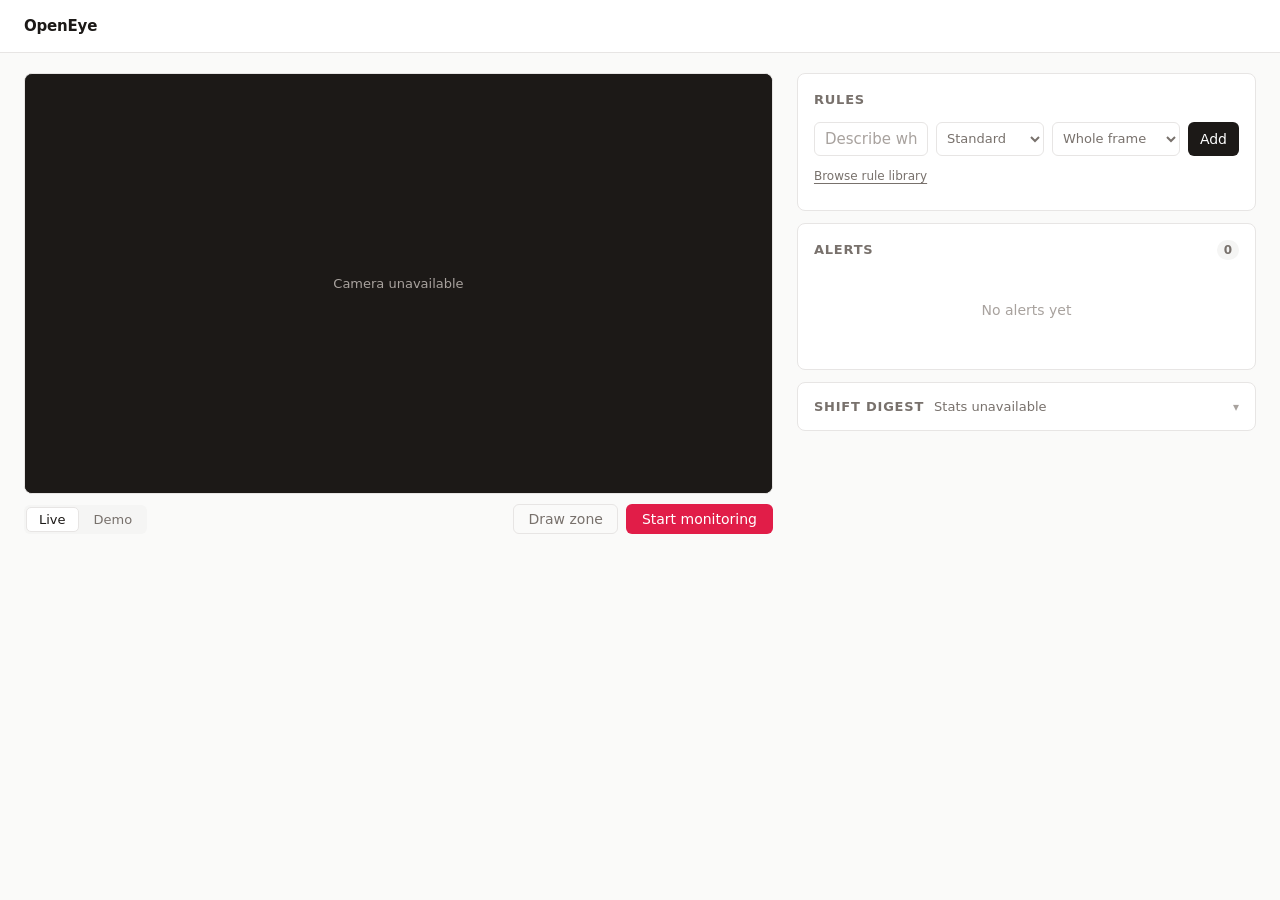
==== templates/index.html @ f10b5c33 "demo version zone mismtach is working" ====
<!DOCTYPE html>
<html lang="en">
<head>
  <meta charset="UTF-8" />
  <meta name="viewport" content="width=device-width, initial-scale=1.0" />
  <title>OpenEye — AI Camera Monitor</title>
  <link rel="stylesheet" href="/static/style.css" />
</head>
<body>
  <header class="app-header">
    <div class="header-inner">
      <div class="brand">
        <span class="logo">OpenEye</span>
        <span class="status-badge" id="statusBadge">
          <span class="status-dot" id="statusDot"></span>
          <span class="status-label" id="statusLabel">Idle</span>
        </span>
      </div>
    </div>
  </header>

  <main class="layout">
    <!-- ── left column: feed + controls + zone chips ── -->
    <section class="feed-col">

      <!-- camera / demo feed -->
      <div class="camera-frame" id="cameraFrame">
        <img id="cameraFeed" src="/video_feed" alt="Live camera feed" />
        <video id="demoVideo" muted autoplay playsinline hidden></video>
        <img id="frozenFrame" class="frozen-frame" alt="" hidden />
        <canvas id="zoneCanvas"></canvas>
        <div class="camera-overlay" id="cameraOverlay">
          <span>Camera unavailable</span>
        </div>

        <!-- zone-drawing toolbar: overlaid on the feed, visible only while drawing -->
        <div class="draw-toolbar" id="drawToolbar" hidden>
          <div class="shape-picker" id="shapePicker">
            <label class="shape-option">
              <input type="radio" name="drawMode" id="modeRect" value="rect" checked />
              <span>Rectangle</span>
            </label>
            <label class="shape-option">
              <input type="radio" name="drawMode" id="modePoly" value="poly" />
              <span>Polygon</span>
            </label>
            <label class="shape-option">
              <input type="radio" name="drawMode" id="modeCircle" value="circle" />
              <span>Circle</span>
            </label>
          </div>
          <span class="toolbar-hint" id="drawHint"></span>
          <button type="button" class="btn-ghost btn-sm-w" id="cancelDrawBtn" onclick="cancelDraw()">Cancel</button>
        </div>
      </div>

      <!-- control bar: mode toggle · actions -->
      <div class="control-bar">
        <div class="mode-toggle" id="feedModeToggle">
          <button type="button" class="mode-btn active" data-mode="live">Live</button>
          <button type="button" class="mode-btn" data-mode="demo">Demo</button>
        </div>

        <div class="control-actions">
          <button type="button" class="btn-ghost" id="drawZoneBtn" onclick="toggleDrawMode()">
            Draw zone
          </button>
          <button type="button" class="btn-primary" id="startBtn"
                  data-tip="Add at least one enabled rule to start monitoring"
                  onclick="startMonitoring()">
            Start monitoring
          </button>
          <button type="button" class="btn-neutral" id="stopBtn" onclick="stopMonitoring()" hidden>
            Stop
          </button>
        </div>
      </div>

      <!-- demo sources + progress (demo mode only) -->
      <div class="demo-strip" id="demoStrip" hidden>
        <div class="demo-sources" id="demoSources"></div>
        <div class="demo-progress"><div class="demo-progress-fill" id="demoProgress"></div></div>
        <span class="demo-status" id="demoStatusText"></span>
        <input type="file" id="demoVideoInput" hidden
               accept=".mp4,.mov,.avi,video/mp4,video/quicktime,video/x-msvideo" />
      </div>

      <!-- zone chips -->
      <div class="zone-chips" id="zonesList"></div>

      <!-- zone-name prompt, shown while naming a drawn zone -->
      <div class="zone-name-prompt" id="zoneNamePrompt">
        <div class="prompt-inner">
          <p class="prompt-label">Name this zone</p>
          <div class="prompt-row">
            <input
              id="zoneNameInput"
              class="zone-name-input"
              type="text"
              placeholder="e.g. entrance, shelf A, doorway"
              maxlength="40"
              autocomplete="off"
            />
            <button type="button" class="btn-dark btn-sm-w" onclick="confirmZoneName()">Save</button>
            <button type="button" class="btn-ghost btn-sm-w" onclick="hidePendingPrompt()">Cancel</button>
          </div>
        </div>
      </div>

    </section>

    <!-- ── right column: rules + alerts ── -->
    <aside class="side-col">

      <!-- rules card -->
      <div class="card rules-card">
        <h2 class="card-title">Rules</h2>

        <div class="rule-composer">
          <input
            id="ruleInput"
            type="text"
            placeholder="Describe what to watch for (e.g. 'Is a person inside the danger zone?')"
            maxlength="200"
            autocomplete="off"
            spellcheck="false"
          />
          <input
            id="proximitySubjectInput"
            class="proximity-input"
            type="text"
            title="Subject"
            placeholder="a person"
            maxlength="80"
            autocomplete="off"
            spellcheck="false"
            hidden
          />
          <input
            id="proximityHazardInput"
            class="proximity-input"
            type="text"
            title="Near"
            placeholder="a forklift"
            maxlength="80"
            autocomplete="off"
            spellcheck="false"
            hidden
          />
          <select id="ruleTypeSelect" title="Rule type">
            <option value="standard" selected>Standard</option>
            <option value="ppe_check">PPE check</option>
            <option value="proximity">Proximity</option>
          </select>
          <select id="zoneSelect" title="Restrict rule to a zone">
            <option value="">Whole frame</option>
          </select>
          <button type="button" class="btn-primary btn-sm-w" id="addRuleBtn">Add</button>
        </div>

        <div class="ppe-checklist" id="ppeChecklist" hidden>
          <label class="ppe-option"><input type="checkbox" value="helmet" /> Helmet</label>
          <label class="ppe-option"><input type="checkbox" value="high-visibility vest" /> High-visibility vest</label>
          <label class="ppe-option"><input type="checkbox" value="safety gloves" /> Safety gloves</label>
          <label class="ppe-option"><input type="checkbox" value="protective eyewear" /> Protective eyewear</label>
          <label class="ppe-option"><input type="checkbox" value="face mask" /> Face mask</label>
          <label class="ppe-option"><input type="checkbox" value="safety boots" /> Safety boots</label>
        </div>

        <div class="rule-library-wrap">
          <button type="button" class="library-link" id="ruleLibraryLink">Browse rule library</button>
          <div class="rule-library" id="ruleLibrary" hidden></div>
        </div>

        <div class="rules-list" id="rulesList"></div>
      </div>

      <!-- alerts card -->
      <div class="card alerts-card">
        <div class="alerts-header">
          <h2 class="card-title">Alerts</h2>
          <span class="alert-count" id="alertCount">0</span>
        </div>
        <div class="alerts-list" id="alertsList">
          <p class="empty-state" id="emptyState">No alerts yet</p>
        </div>
      </div>

      <!-- shift digest card -->
      <div class="card digest-card" id="digestCard">
        <button type="button" class="digest-header" id="digestHeader">
          <h2 class="card-title" id="digestTitle">Shift Digest</h2>
          <span class="digest-summary-line" id="digestSummaryLine">Loading…</span>
          <span class="digest-chevron" id="digestChevron">▾</span>
        </button>

        <div class="digest-body" id="digestBody" hidden>
          <div class="digest-stats" id="digestStats"></div>

          <button type="button" class="btn-rose btn-full" id="generateDigestBtn">Generate AI digest</button>

          <div class="digest-result" id="digestResult" hidden></div>
          <p class="digest-disclaimer" id="digestDisclaimer" hidden>
            AI-generated summary based on logged incidents. Review before acting.
          </p>

          <button type="button" class="btn-ghost btn-full" id="downloadDigestBtn" hidden>Download report</button>
        </div>
      </div>

    </aside>
  </main>

  <!-- hidden canvas that renders demo scenes, streamed into #demoVideo -->
  <canvas id="demoSceneCanvas" width="1280" height="720" hidden></canvas>

  <!-- alert image lightbox -->
  <div class="lightbox-backdrop" id="lightboxBackdrop" hidden>
    <div class="lightbox-card">
      <img id="lightboxImg" class="lightbox-img" alt="Alert frame" />
      <p class="lightbox-explanation" id="lightboxExplanation"></p>
      <div class="ppe-checklist-large" id="lightboxPpeChecklist" hidden></div>
      <p class="lightbox-meta" id="lightboxMeta"></p>
      <div class="lightbox-actions">
        <button type="button" class="btn-rose" id="lightboxDownloadBtn">Download</button>
        <button type="button" class="btn-ghost" id="lightboxCloseBtn">Close</button>
      </div>
    </div>
  </div>

  <script src="/static/main.js"></script>
</body>
</html>
---- static/style.css ----
/* ═══════════════════════════════════════════════════════════════════════════
   OpenEye — style.css
   Visual language: calm stone neutrals; rose #E11D48 accents the Start
   button, the monitoring status dot, and alert row left borders. Zones
   (chips + polygon fills on the camera canvas) use red #DC2626 instead.
   ═══════════════════════════════════════════════════════════════════════════ */

/* ── tokens ────────────────────────────────────────────────────────────────── */
:root {
  --bg:          #FAFAF9;
  --surface:     #FFFFFF;
  --surface-2:   #F5F5F4;
  --border:      #E7E5E4;
  --border-soft: #F0EFEE;
  --text:        #1C1917;
  --text-2:      #78716C;
  --text-3:      #A8A29E;
  --rose:        #E11D48;
  --rose-dark:   #BE123C;
  --rose-50:     #FFF1F2;
  --rose-300:    #FDA4AF;
  --zone-red:      #DC2626;
  --zone-red-dark: #991B1B;
  --zone-red-50:   #FEF2F2;
  --zone-red-300:  #FCA5A5;
  --radius:      8px;
  --radius-sm:   6px;
  --radius-xs:   4px;
  --font: -apple-system, BlinkMacSystemFont, "Segoe UI", system-ui, sans-serif;
}

/* ── base ──────────────────────────────────────────────────────────────────── */
*, *::before, *::after { box-sizing: border-box; margin: 0; padding: 0; }

html, body {
  height: 100%;
  background: var(--bg);
  color: var(--text);
  font-family: var(--font);
  font-size: 15px;
  line-height: 1.5;
  -webkit-font-smoothing: antialiased;
}

[hidden] { display: none !important; }

button {
  font-family: var(--font);
  cursor: pointer;
  transition: background 100ms, border-color 100ms, color 100ms, opacity 100ms;
}

/* ── header ────────────────────────────────────────────────────────────────── */
.app-header {
  position: sticky;
  top: 0;
  z-index: 100;
  background: var(--surface);
  border-bottom: 1px solid var(--border);
}

.header-inner {
  max-width: 1440px;
  margin: 0 auto;
  padding: 0 24px;
  height: 52px;
  display: flex;
  align-items: center;
  justify-content: space-between;
}

.brand {
  display: flex;
  align-items: center;
  gap: 10px;
}

.logo {
  font-size: 15px;
  font-weight: 700;
  letter-spacing: -0.2px;
  color: var(--text);
}

/* monitoring indicator — only visible while monitoring */
.status-badge {
  display: none;
  align-items: center;
  gap: 6px;
}

.status-badge.active { display: inline-flex; }

.status-dot {
  width: 7px;
  height: 7px;
  border-radius: 50%;
  background: var(--rose);
  animation: dotPulse 2s infinite;
}

@keyframes dotPulse {
  0%, 100% { opacity: 1; }
  50%      { opacity: 0.35; }
}

.status-label {
  font-size: 13px;
  font-weight: 600;
  color: var(--text-2);
}

/* ── layout ────────────────────────────────────────────────────────────────── */
.layout {
  max-width: 1440px;
  margin: 0 auto;
  padding: 20px 24px 32px;
  display: grid;
  grid-template-columns: 62fr 38fr;
  gap: 24px;
  align-items: start;
}

.feed-col {
  display: flex;
  flex-direction: column;
  min-width: 0;
}

.side-col {
  display: flex;
  flex-direction: column;
  gap: 12px;
  min-width: 0;
}

/* ── camera / demo feed ────────────────────────────────────────────────────── */
.camera-frame {
  position: relative;
  width: 100%;
  aspect-ratio: 16 / 9;
  background: #1C1917;
  border: 1px solid var(--border);
  border-radius: var(--radius);
  overflow: hidden;
}

.camera-frame img,
.camera-frame video {
  width: 100%;
  height: 100%;
  object-fit: cover;
  display: block;
}

.frozen-frame {
  position: absolute;
  inset: 0;
  width: 100%;
  height: 100%;
  object-fit: cover;
  display: block;
}

#zoneCanvas {
  position: absolute;
  inset: 0;
  width: 100%;
  height: 100%;
  pointer-events: none;
}

#zoneCanvas.drawing {
  cursor: crosshair;
  pointer-events: all;
}

#zoneCanvas.moving {
  pointer-events: all;
}

#zoneCanvas.grabbing {
  cursor: grabbing !important;
  pointer-events: all;
}

.camera-overlay {
  display: none;
  position: absolute;
  inset: 0;
  align-items: center;
  justify-content: center;
  background: #1C1917;
  color: var(--text-3);
  font-size: 13px;
}

.camera-overlay.visible { display: flex; }

/* freeze badge while drawing a zone */
.camera-frame.freeze::after {
  content: 'PAUSED — DRAWING ZONE';
  position: absolute;
  top: 10px;
  left: 10px;
  padding: 3px 9px;
  background: rgba(28, 25, 23, 0.72);
  color: #FFFFFF;
  font-size: 11px;
  font-weight: 600;
  letter-spacing: 0.05em;
  border-radius: var(--radius-xs);
  pointer-events: none;
}

/* ── control bar ───────────────────────────────────────────────────────────── */
.control-bar {
  display: flex;
  align-items: center;
  gap: 8px;
  margin-top: 8px;
  flex-wrap: wrap;
  min-height: 34px;
}

/* segmented control (Live/Demo) */
.mode-toggle,
.shape-picker {
  display: inline-flex;
  gap: 2px;
  padding: 2px;
  background: var(--surface-2);
  border-radius: var(--radius-sm);
}

.mode-btn,
.shape-option {
  padding: 4px 12px;
  font-size: 13px;
  font-weight: 500;
  color: var(--text-2);
  background: transparent;
  border: 1px solid transparent;
  border-radius: 5px;
  white-space: nowrap;
}

.mode-btn.active,
.shape-option:has(input:checked) {
  background: var(--surface);
  border-color: var(--border);
  color: var(--text);
}

.shape-option {
  display: inline-flex;
  align-items: center;
  gap: 5px;
  cursor: pointer;
  user-select: none;
}

.shape-option input[type="radio"] {
  display: none;
}

.toolbar-hint {
  flex: 1;
  min-width: 0;
  font-size: 12px;
  font-style: italic;
  color: var(--text-3);
  white-space: nowrap;
  overflow: hidden;
  text-overflow: ellipsis;
  text-align: right;
}

/* zone-drawing toolbar — overlaid on the camera feed, visible only while drawing */
.draw-toolbar {
  position: absolute;
  left: 50%;
  bottom: 12px;
  transform: translateX(-50%);
  display: flex;
  align-items: center;
  gap: 10px;
  max-width: calc(100% - 24px);
  padding: 6px 10px;
  background: #FFFFFF;
  border-radius: 8px;
  box-shadow: 0 4px 16px rgba(0, 0, 0, 0.18);
  z-index: 10;
}

.draw-toolbar .toolbar-hint {
  text-align: left;
}

.control-actions {
  display: flex;
  gap: 8px;
  margin-left: auto;
}

/* ── buttons ───────────────────────────────────────────────────────────────── */
.btn-primary {
  position: relative;
  padding: 7px 16px;
  font-size: 14px;
  font-weight: 500;
  color: #FFFFFF;
  background: var(--rose);
  border: none;
  border-radius: var(--radius-sm);
}

.btn-primary:not(:disabled):hover { background: var(--rose-dark); }

/* rule composer Add button — keep Start monitoring as the only rose button */
.rule-composer .btn-primary { background: var(--text); }
.rule-composer .btn-primary:not(:disabled):hover { background: #33302C; }

.btn-primary:disabled {
  opacity: 0.4;
  cursor: not-allowed;
}

/* tooltip shown when Start is disabled */
.btn-primary:disabled:hover::after {
  content: attr(data-tip);
  position: absolute;
  bottom: calc(100% + 8px);
  right: 0;
  padding: 6px 10px;
  background: var(--text);
  color: #FFFFFF;
  font-size: 12px;
  font-weight: 400;
  white-space: nowrap;
  border-radius: var(--radius-sm);
  z-index: 60;
}

.btn-neutral {
  padding: 7px 16px;
  font-size: 14px;
  font-weight: 500;
  color: var(--text);
  background: var(--surface-2);
  border: 1px solid var(--border);
  border-radius: var(--radius-sm);
}

.btn-neutral:hover { background: #EBEAE8; }

.btn-ghost {
  padding: 6px 14px;
  font-size: 14px;
  font-weight: 500;
  color: var(--text-2);
  background: transparent;
  border: 1px solid var(--border);
  border-radius: var(--radius-sm);
}

.btn-ghost:hover {
  color: var(--text);
  background: var(--surface-2);
}

/* Draw-zone button while a draw session is active */
.btn-ghost.btn-draw-active {
  color: #FFFFFF;
  background: var(--text);
  border-color: var(--text);
}

.btn-dark {
  padding: 7px 14px;
  font-size: 14px;
  font-weight: 500;
  color: #FFFFFF;
  background: var(--text);
  border: none;
  border-radius: var(--radius-sm);
}

.btn-dark:hover { background: #33302C; }

.btn-sm-w {
  padding: 6px 12px;
  font-size: 14px;
  font-weight: 500;
}

/* ── demo strip (sources + progress) ───────────────────────────────────────── */
.demo-strip {
  display: flex;
  flex-direction: column;
  gap: 6px;
  margin-top: 8px;
}

.demo-sources {
  display: flex;
  gap: 6px;
  flex-wrap: wrap;
}

.demo-src {
  padding: 4px 12px;
  font-size: 12px;
  font-weight: 500;
  color: var(--text-2);
  background: transparent;
  border: 1px solid var(--border);
  border-radius: 99px;
}

.demo-src:hover {
  color: var(--text);
  background: var(--surface-2);
}

.demo-src.active {
  color: #FFFFFF;
  background: var(--text);
  border-color: var(--text);
}

.demo-src-rose {
  color: var(--rose);
  border-color: var(--rose-300);
  background: var(--rose-50);
}

.demo-src-rose:hover {
  color: #FFFFFF;
  background: var(--rose);
  border-color: var(--rose);
}

.demo-progress {
  height: 2px;
  background: var(--border);
  border-radius: 99px;
  overflow: hidden;
}

.demo-progress-fill {
  height: 100%;
  width: 0%;
  background: var(--text-2);
  transition: width 200ms;
}

.demo-status {
  display: block;
  font-size: 14px;
  color: var(--text-3);
}

.demo-status.summary {
  font-size: 15px;
  font-weight: 500;
  color: var(--text);
}

.demo-src:disabled {
  opacity: 0.4;
  cursor: not-allowed;
}

/* ── zone chips ────────────────────────────────────────────────────────────── */
.zone-chips {
  display: flex;
  flex-wrap: wrap;
  gap: 6px;
  margin-top: 8px;
}

.zone-chip {
  display: inline-flex;
  align-items: center;
  gap: 6px;
  padding: 3px 8px;
  background: var(--zone-red-50);
  border: 1px solid transparent;
  border-radius: var(--radius-xs);
  font-size: 12px;
  color: var(--zone-red-dark);
}

.chip-name {
  font-size: 13px;
  font-weight: 500;
  color: var(--zone-red);
  white-space: nowrap;
}

.chip-count {
  min-width: 16px;
  height: 16px;
  padding: 0 5px;
  display: inline-flex;
  align-items: center;
  justify-content: center;
  background: var(--surface);
  border: 1px solid var(--border);
  border-radius: 99px;
  font-size: 11px;
  font-weight: 600;
  color: var(--text-2);
}

.chip-del {
  display: inline-flex;
  align-items: center;
  justify-content: center;
  width: 18px;
  height: 18px;
  font-size: 15px;
  line-height: 1;
  color: var(--zone-red-dark);
  background: none;
  border: none;
  border-radius: 99px;
  opacity: 0.6;
}

.chip-del:hover { opacity: 1; background: rgba(220, 38, 38, 0.12); color: var(--zone-red); }

/* inline delete confirmation — chip expands in place */
.chip-confirm {
  display: none;
  align-items: center;
  gap: 6px;
  white-space: nowrap;
}

.chip-confirm-text {
  font-size: 12px;
  color: var(--zone-red-dark);
  font-weight: 600;
}

.chip-confirm-yes,
.chip-confirm-no {
  padding: 3px 11px;
  font-size: 12px;
  font-weight: 600;
  border-radius: var(--radius-xs);
}

.chip-confirm-yes {
  color: #FFFFFF;
  background: var(--zone-red);
  border: none;
}

.chip-confirm-yes:hover { background: var(--zone-red-dark); }

.chip-confirm-no {
  color: var(--text-2);
  background: none;
  border: 1px solid var(--border);
}

.chip-confirm-no:hover {
  color: var(--text);
  background: var(--surface-2);
}

.zone-chip.confirming {
  background: var(--zone-red-50);
  border-color: var(--zone-red-300);
  padding: 4px 8px;
}

.zone-chip.confirming .chip-name,
.zone-chip.confirming .chip-count,
.zone-chip.confirming .chip-del { display: none; }

.zone-chip.confirming .chip-confirm { display: inline-flex; }

/* ── zone-name prompt ──────────────────────────────────────────────────────── */
.zone-name-prompt {
  display: none;
  margin-top: 8px;
  background: var(--surface);
  border: 1px solid var(--border);
  border-radius: var(--radius);
}

.zone-name-prompt.visible { display: block; }

.prompt-inner { padding: 12px 16px; }

.prompt-label {
  font-size: 13px;
  font-weight: 600;
  text-transform: uppercase;
  letter-spacing: 0.06em;
  color: var(--text-2);
  margin-bottom: 8px;
}

.prompt-row {
  display: flex;
  gap: 8px;
  align-items: center;
}

.zone-name-input {
  flex: 1;
  min-width: 0;
  padding: 7px 10px;
  font-family: var(--font);
  font-size: 14px;
  color: var(--text);
  background: var(--surface);
  border: 1px solid var(--border);
  border-radius: var(--radius-sm);
  outline: none;
  transition: border-color 100ms;
}

.zone-name-input:focus { border-color: var(--text-3); }

/* ── cards ─────────────────────────────────────────────────────────────────── */
.card {
  background: var(--surface);
  border: 1px solid var(--border);
  border-radius: var(--radius);
  padding: 16px;
}

.card-title {
  font-size: 13px;
  font-weight: 600;
  text-transform: uppercase;
  letter-spacing: 0.06em;
  color: var(--text-2);
}

/* ── rules card ────────────────────────────────────────────────────────────── */
.rules-card { position: relative; }

.rule-composer {
  display: flex;
  gap: 8px;
  margin-top: 12px;
}

#ruleInput {
  flex: 1;
  min-width: 0;
  padding: 7px 10px;
  font-family: var(--font);
  font-size: 15px;
  color: var(--text);
  background: var(--surface);
  border: 1px solid var(--border);
  border-radius: var(--radius-sm);
  outline: none;
  transition: border-color 100ms;
}

#ruleInput:focus { border-color: var(--text-3); }

#ruleInput::placeholder { color: var(--text-3); }

.proximity-input {
  flex: 1;
  min-width: 0;
  padding: 7px 10px;
  font-family: var(--font);
  font-size: 14px;
  color: var(--text);
  background: var(--surface);
  border: 1px solid var(--border);
  border-radius: var(--radius-sm);
  outline: none;
  transition: border-color 100ms;
}

.proximity-input:focus { border-color: var(--text-3); }
.proximity-input::placeholder { color: var(--text-3); }

#zoneSelect {
  width: 128px;
  flex-shrink: 0;
  padding: 7px 6px;
  font-family: var(--font);
  font-size: 13px;
  color: var(--text-2);
  background: var(--surface);
  border: 1px solid var(--border);
  border-radius: var(--radius-sm);
  outline: none;
  cursor: pointer;
  transition: border-color 100ms;
}

#zoneSelect:focus { border-color: var(--text-3); }

#ruleTypeSelect {
  width: 108px;
  flex-shrink: 0;
  padding: 7px 6px;
  font-family: var(--font);
  font-size: 13px;
  color: var(--text-2);
  background: var(--surface);
  border: 1px solid var(--border);
  border-radius: var(--radius-sm);
  outline: none;
  cursor: pointer;
  transition: border-color 100ms;
}

#ruleTypeSelect:focus { border-color: var(--text-3); }

/* PPE checklist — checkbox group shown in place of the free-text input */
.ppe-checklist {
  display: grid;
  grid-template-columns: 1fr 1fr;
  gap: 4px 10px;
  margin-top: 8px;
  padding: 8px 10px;
  background: var(--surface-2);
  border-radius: var(--radius-sm);
}

.ppe-option {
  display: flex;
  align-items: center;
  gap: 6px;
  font-size: 13px;
  color: var(--text);
  cursor: pointer;
  user-select: none;
}

.ppe-option input[type="checkbox"] {
  accent-color: var(--zone-red);
  width: 14px;
  height: 14px;
}

.rule-ppe-badge {
  flex-shrink: 0;
  padding: 1px 6px;
  font-size: 10px;
  font-weight: 700;
  letter-spacing: 0.04em;
  color: var(--zone-red-dark);
  background: var(--zone-red-50);
  border-radius: var(--radius-xs);
}

/* PPE checklist result — rendered inside an alert card / lightbox */
.ppe-checklist-result,
.ppe-checklist-large {
  display: flex;
  flex-direction: column;
  gap: 3px;
  margin-top: 6px;
}

.ppe-checklist-large { gap: 6px; margin-top: 10px; }

.ppe-item {
  display: flex;
  align-items: center;
  gap: 6px;
  font-size: 12px;
  color: var(--text-2);
}

.ppe-checklist-large .ppe-item { font-size: 14px; color: var(--text); }

.ppe-dot {
  width: 8px;
  height: 8px;
  flex-shrink: 0;
  border-radius: 50%;
}

.ppe-checklist-large .ppe-dot { width: 10px; height: 10px; }

.ppe-dot-present     { background: #16A34A; }
.ppe-dot-missing     { background: var(--zone-red); }
.ppe-dot-not_visible { background: var(--text-3); }

.ppe-item-name { flex: 1; }

.ppe-item-status {
  font-size: 11px;
  font-weight: 600;
  color: var(--text-3);
}

.ppe-checklist-large .ppe-item-status { font-size: 12px; }

/* rule library link + dropdown overlay */
.rule-library-wrap {
  position: relative;
  margin-top: 8px;
}

.library-link {
  padding: 0;
  font-size: 12px;
  color: var(--text-2);
  background: none;
  border: none;
  text-decoration: underline;
  text-underline-offset: 3px;
}

.library-link:hover { color: var(--text); }

.rule-library {
  position: absolute;
  top: calc(100% + 6px);
  left: 0;
  width: 100%;
  max-height: 280px;
  overflow-y: auto;
  background: var(--surface);
  border: 1px solid var(--border);
  border-radius: var(--radius);
  padding: 8px;
  z-index: 50;
}

.library-category {
  font-size: 13px;
  font-weight: 700;
  text-transform: uppercase;
  letter-spacing: 0.06em;
  color: var(--text-3);
  padding: 6px 8px 2px;
}

.library-item {
  display: block;
  width: 100%;
  text-align: left;
  padding: 6px 8px;
  font-size: 14px;
  color: var(--text);
  background: none;
  border: none;
  border-radius: var(--radius-xs);
}

.library-item:hover { background: var(--surface-2); }

.library-section + .library-section { margin-top: 4px; }

.library-section-title {
  font-size: 12px;
  font-weight: 700;
  text-transform: uppercase;
  letter-spacing: 0.06em;
  color: var(--text);
  padding: 8px 8px 4px;
  border-top: 1px solid var(--border-soft);
  margin-top: 4px;
}

.library-section:first-child .library-section-title {
  border-top: none;
  margin-top: 0;
}

.library-show-more {
  display: block;
  width: 100%;
  text-align: left;
  padding: 6px 8px;
  margin-top: 4px;
  font-size: 12px;
  font-weight: 600;
  color: var(--rose);
  background: none;
  border: none;
  border-top: 1px solid var(--border-soft);
}

.library-show-more:hover { color: var(--rose-dark); }

.library-collapse {
  max-height: 0;
  overflow: hidden;
  transition: max-height 0.25s ease;
}

/* rules list — hairline rows */
.rules-list {
  margin-top: 8px;
}

.rule-row {
  display: flex;
  align-items: center;
  gap: 8px;
  padding: 8px 4px;
  border-bottom: 1px solid var(--border-soft);
  border-radius: var(--radius-xs);
  transition: background 100ms;
}

.rule-row:last-child { border-bottom: none; }

.rule-row:hover { background: var(--bg); }

.rule-check {
  flex-shrink: 0;
  width: 14px;
  height: 14px;
  accent-color: var(--text-2);
  cursor: pointer;
}

.rule-text {
  flex: 1;
  min-width: 0;
  font-size: 14px;
  font-weight: 500;
  color: var(--text);
  white-space: nowrap;
  overflow: hidden;
  text-overflow: ellipsis;
}

.rule-row.disabled .rule-text { color: var(--text-3); }

.rule-zone {
  flex-shrink: 0;
  max-width: 110px;
  padding: 2px 8px;
  font-size: 11px;
  font-weight: 500;
  color: var(--text-2);
  background: var(--surface-2);
  border-radius: 99px;
  white-space: nowrap;
  overflow: hidden;
  text-overflow: ellipsis;
}

.rule-zone-warning {
  flex-shrink: 0;
  padding: 2px 8px;
  font-size: 11px;
  font-weight: 500;
  color: #B91C1C;
  background: #FEF2F2;
  border-radius: 99px;
  white-space: nowrap;
}

.rule-del {
  flex-shrink: 0;
  display: inline-flex;
  align-items: center;
  justify-content: center;
  width: 18px;
  height: 18px;
  font-size: 15px;
  line-height: 1;
  color: var(--text-3);
  background: none;
  border: none;
  border-radius: var(--radius-xs);
  opacity: 0;
}

.rule-row:hover .rule-del { opacity: 1; }
.rule-del:hover { color: var(--text); }

.rules-empty {
  padding: 12px 4px;
  font-size: 14px;
  color: var(--text-3);
}

/* rules locked while monitoring */
.rules-card.locked .rule-composer,
.rules-card.locked .ppe-checklist,
.rules-card.locked .library-link,
.rules-card.locked .rule-check,
.rules-card.locked .rule-del {
  opacity: 0.45;
  pointer-events: none;
}

/* ── alerts card ───────────────────────────────────────────────────────────── */
.alerts-card {
  display: flex;
  flex-direction: column;
}

.alerts-header {
  display: flex;
  align-items: center;
  justify-content: space-between;
  margin-bottom: 8px;
}

.alert-count {
  min-width: 20px;
  height: 20px;
  padding: 0 7px;
  display: inline-flex;
  align-items: center;
  justify-content: center;
  background: var(--surface-2);
  border-radius: 99px;
  font-size: 12px;
  font-weight: 600;
  color: var(--text-2);
  font-variant-numeric: tabular-nums;
}

.alerts-list {
  display: flex;
  flex-direction: column;
  gap: 8px;
  max-height: 480px;
  overflow-y: auto;
}

.alert-row {
  position: relative;
  display: flex;
  gap: 10px;
  padding: 8px 10px 8px 12px;
  background: var(--surface);
  border-left: 3px solid var(--rose);
  border-radius: 0 var(--radius-xs) var(--radius-xs) 0;
  animation: alertIn 200ms ease;
}

@keyframes alertIn {
  from { opacity: 0; transform: translateY(4px); }
  to   { opacity: 1; transform: translateY(0); }
}

.alert-thumb {
  width: 48px;
  height: 48px;
  flex-shrink: 0;
  object-fit: cover;
  border-radius: var(--radius-xs);
  border: 1px solid var(--border);
  background: var(--surface-2);
  cursor: pointer;
}

/* per-card download icon — visible on row hover, alongside any other controls */
.alert-download {
  position: absolute;
  top: 6px;
  right: 8px;
  display: inline-flex;
  align-items: center;
  justify-content: center;
  width: 22px;
  height: 22px;
  padding: 0;
  font-size: 12px;
  line-height: 1;
  color: var(--text-3);
  background: var(--surface);
  border: 1px solid var(--border);
  border-radius: var(--radius-xs);
  opacity: 0;
  transition: opacity 100ms, color 100ms, background 100ms;
}

.alert-row:hover .alert-download { opacity: 1; }
.alert-download:hover { color: var(--text); background: var(--surface-2); }

.alert-body {
  flex: 1;
  min-width: 0;
  padding-right: 26px;
}

.alert-explanation {
  font-size: 15px;
  font-weight: 500;
  color: var(--text);
  line-height: 1.4;
  display: -webkit-box;
  -webkit-line-clamp: 2;
  -webkit-box-orient: vertical;
  overflow: hidden;
}

.alert-meta {
  margin-top: 3px;
  font-size: 13px;
  color: var(--text-3);
  white-space: nowrap;
  overflow: hidden;
  text-overflow: ellipsis;
}

.proximity-badge {
  display: inline-block;
  margin-right: 6px;
  padding: 1px 6px;
  font-size: 10px;
  font-weight: 700;
  letter-spacing: 0.04em;
  color: #FFFFFF;
  background: var(--rose);
  border-radius: var(--radius-xs);
  vertical-align: middle;
}

.empty-state {
  padding: 32px 0;
  text-align: center;
  font-size: 14px;
  color: var(--text-3);
}

/* ── shift digest card ─────────────────────────────────────────────────────── */
.digest-card { padding: 0; overflow: hidden; }

.digest-header {
  display: flex;
  align-items: center;
  gap: 10px;
  width: 100%;
  padding: 16px;
  background: none;
  border: none;
  text-align: left;
  cursor: pointer;
}

.digest-header .card-title { flex-shrink: 0; }

.digest-summary-line {
  flex: 1;
  min-width: 0;
  font-size: 13px;
  color: var(--text-2);
  white-space: nowrap;
  overflow: hidden;
  text-overflow: ellipsis;
}

.digest-chevron {
  flex-shrink: 0;
  font-size: 12px;
  color: var(--text-3);
}

.digest-body {
  padding: 0 16px 16px;
  display: flex;
  flex-direction: column;
  gap: 12px;
}

.digest-stats {
  display: flex;
  flex-direction: column;
  gap: 12px;
  padding: 10px 12px;
  background: var(--surface-2);
  border-radius: var(--radius-sm);
}

.digest-stat-title {
  font-size: 11px;
  font-weight: 700;
  text-transform: uppercase;
  letter-spacing: 0.05em;
  color: var(--text-3);
  margin-bottom: 4px;
}

.digest-stat-row {
  display: flex;
  align-items: center;
  justify-content: space-between;
  font-size: 13px;
  color: var(--text);
  padding: 2px 0;
}

.digest-severity-label {
  display: inline-flex;
  align-items: center;
  gap: 6px;
}

.severity-dot {
  width: 8px;
  height: 8px;
  border-radius: 50%;
  flex-shrink: 0;
}

.severity-dot-high   { background: var(--rose); }
.severity-dot-medium { background: #D97706; }
.severity-dot-low    { background: var(--text-3); }

.digest-empty {
  font-size: 13px;
  color: var(--text-3);
  padding: 4px 0;
}

.btn-full { width: 100%; }

.digest-result {
  padding: 10px 12px;
  font-size: 13px;
  line-height: 1.5;
  color: var(--text);
  background: var(--rose-50);
  border: 1px solid var(--rose-300);
  border-radius: var(--radius-sm);
  white-space: normal;
}

.digest-result strong { color: var(--rose-dark); }

.digest-disclaimer {
  margin-top: -4px;
  font-size: 11px;
  color: var(--text-3);
  line-height: 1.4;
}

/* ── alert image lightbox ──────────────────────────────────────────────────── */
.lightbox-backdrop {
  position: fixed;
  inset: 0;
  z-index: 1000;
  display: flex;
  align-items: center;
  justify-content: center;
  padding: 24px;
  background: rgba(0, 0, 0, 0.75);
  animation: lightboxFadeIn 150ms ease;
}

@keyframes lightboxFadeIn {
  from { opacity: 0; }
  to   { opacity: 1; }
}

.lightbox-card {
  width: 100%;
  max-width: 800px;
  max-height: 90vh;
  overflow-y: auto;
  background: #FFFFFF;
  border-radius: 12px;
  padding: 16px;
  display: flex;
  flex-direction: column;
  gap: 10px;
}

.lightbox-img {
  display: block;
  width: 100%;
  max-height: 60vh;
  object-fit: contain;
  border-radius: 8px;
  border: 1px solid #F1F0EF;
  background: var(--surface-2);
}

.lightbox-explanation {
  font-size: 16px;
  font-weight: 500;
  color: var(--text);
  line-height: 1.4;
}

.lightbox-meta {
  font-size: 13px;
  color: var(--text-3);
}

.lightbox-actions {
  display: flex;
  gap: 8px;
  justify-content: flex-end;
  margin-top: 4px;
}

.btn-rose {
  padding: 7px 16px;
  font-size: 14px;
  font-weight: 500;
  color: #FFFFFF;
  background: var(--rose);
  border: none;
  border-radius: var(--radius-sm);
}

.btn-rose:hover { background: var(--rose-dark); }

/* ── responsive: single column below 1024px ────────────────────────────────── */
@media (max-width: 1024px) {
  .layout {
    grid-template-columns: 1fr;
    padding: 16px;
    gap: 16px;
  }

  .alerts-list { max-height: 360px; }
}

@media (max-width: 480px) {
  .header-inner { padding: 0 16px; }
  .layout { padding: 12px; gap: 12px; }
  .rule-composer { flex-wrap: wrap; }
  #zoneSelect { width: 100%; }
  #ruleTypeSelect { width: 100%; }
}
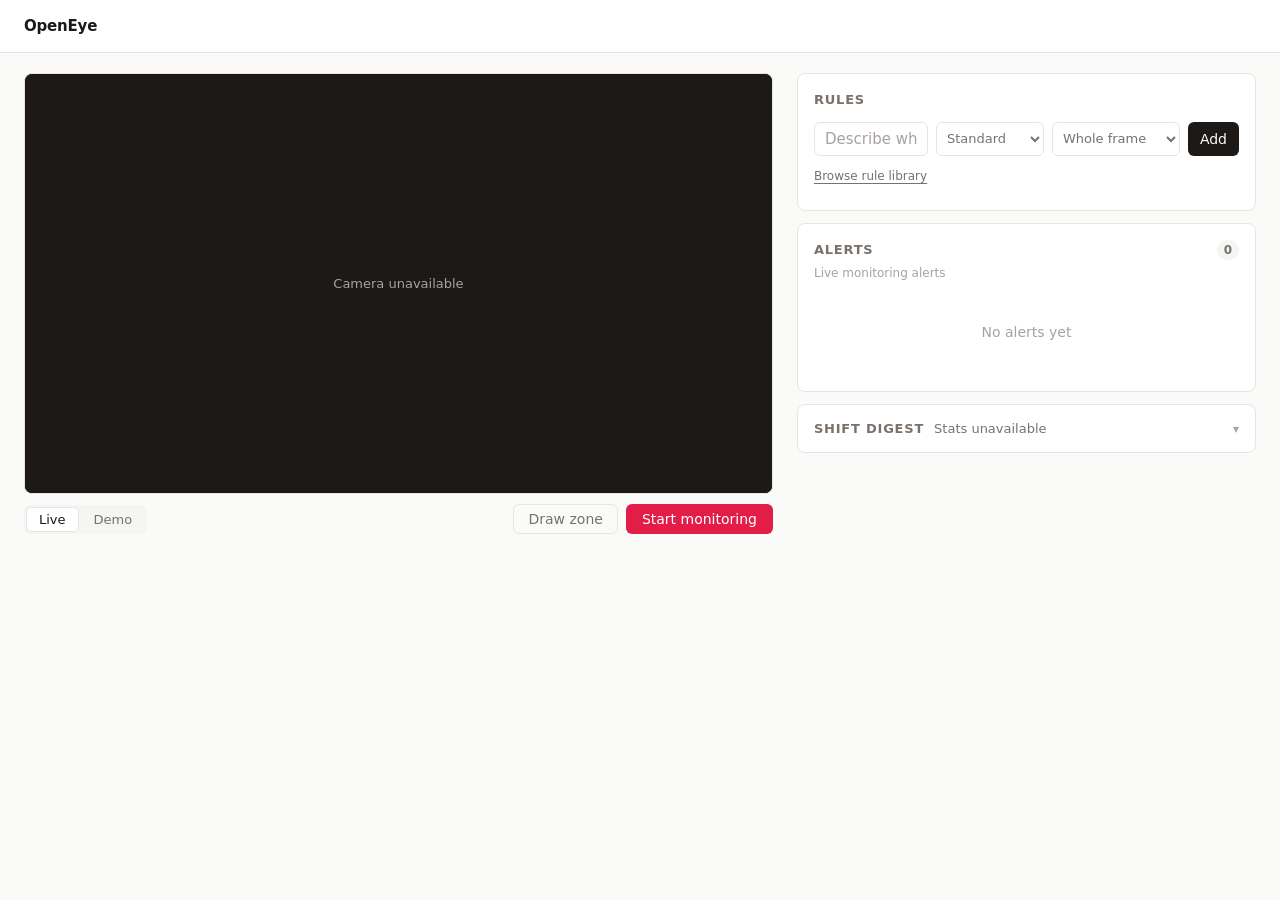
==== commit f080cd7a: "done with zone missmatch" ====
--- a/templates/index.html
+++ b/templates/index.html
@@ -181,6 +181,7 @@
           <h2 class="card-title">Alerts</h2>
           <span class="alert-count" id="alertCount">0</span>
         </div>
+        <p class="alerts-context-label" id="alertsContextLabel">Live monitoring alerts</p>
         <div class="alerts-list" id="alertsList">
           <p class="empty-state" id="emptyState">No alerts yet</p>
         </div>
--- a/static/style.css
+++ b/static/style.css
@@ -914,7 +914,7 @@
   transition: background 100ms;
 }
 
-.rule-row:last-child { border-bottom: none; }
+.rule-item:last-child .rule-row { border-bottom: none; }
 
 .rule-row:hover { background: var(--bg); }
 
@@ -944,14 +944,77 @@
   max-width: 110px;
   padding: 2px 8px;
   font-size: 11px;
-  font-weight: 500;
-  color: var(--text-2);
-  background: var(--surface-2);
+  font-weight: 600;
+  color: var(--zone-red-dark);
+  background: var(--zone-red-50);
   border-radius: 99px;
   white-space: nowrap;
   overflow: hidden;
   text-overflow: ellipsis;
 }
+
+.rule-zone-whole {
+  flex-shrink: 0;
+  font-size: 11px;
+  color: var(--text-3);
+  white-space: nowrap;
+}
+
+.rule-edit-zone {
+  flex-shrink: 0;
+  padding: 2px 6px;
+  font-size: 11px;
+  font-weight: 500;
+  color: var(--text-3);
+  background: none;
+  border: 1px solid var(--border);
+  border-radius: var(--radius-xs);
+}
+
+.rule-edit-zone:hover { color: var(--text); background: var(--surface-2); }
+
+.rule-zone-editor {
+  display: flex;
+  align-items: center;
+  gap: 6px;
+  padding: 4px 4px 8px 26px;
+}
+
+.rule-zone-editor select {
+  flex: 1;
+  min-width: 0;
+  padding: 4px 6px;
+  font-size: 12px;
+  color: var(--text);
+  background: var(--surface);
+  border: 1px solid var(--border);
+  border-radius: var(--radius-xs);
+}
+
+.rule-zone-save,
+.rule-zone-cancel {
+  flex-shrink: 0;
+  padding: 4px 10px;
+  font-size: 12px;
+  font-weight: 600;
+  border-radius: var(--radius-xs);
+}
+
+.rule-zone-save {
+  color: #FFFFFF;
+  background: var(--zone-red);
+  border: none;
+}
+
+.rule-zone-save:hover { background: var(--zone-red-dark); }
+
+.rule-zone-cancel {
+  color: var(--text-2);
+  background: none;
+  border: 1px solid var(--border);
+}
+
+.rule-zone-cancel:hover { color: var(--text); background: var(--surface-2); }
 
 .rule-zone-warning {
   flex-shrink: 0;
@@ -1010,6 +1073,12 @@
   align-items: center;
   justify-content: space-between;
   margin-bottom: 8px;
+}
+
+.alerts-context-label {
+  margin: -4px 0 8px;
+  font-size: 12px;
+  color: var(--text-3);
 }
 
 .alert-count {
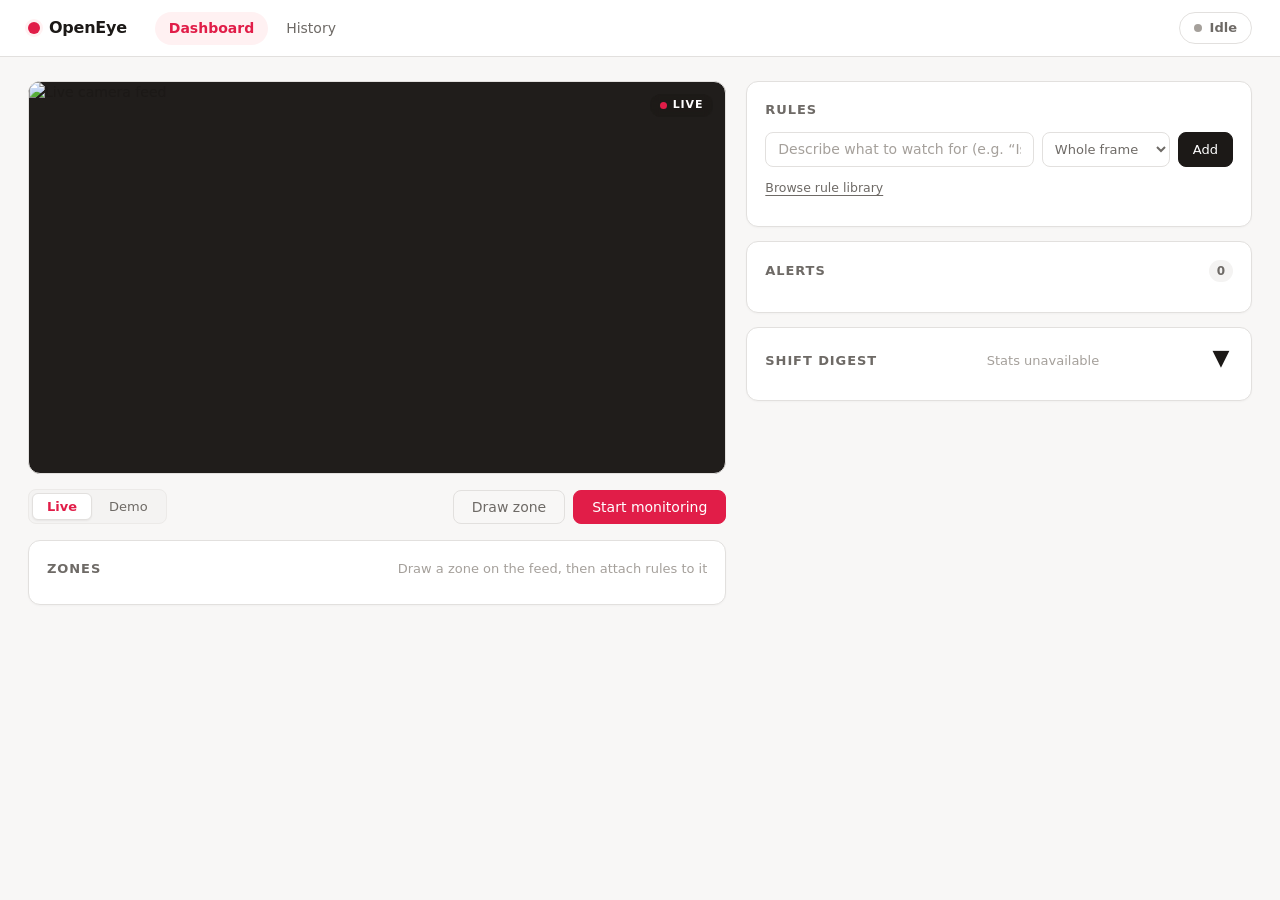
==== commit 7b22cf39: "done with live demo ui change" ====
--- a/templates/index.html
+++ b/templates/index.html
@@ -7,212 +7,247 @@
   <link rel="stylesheet" href="/static/style.css" />
 </head>
 <body>
+
+  <!-- ── sticky header: brand · nav · status ─────────────────────────────── -->
   <header class="app-header">
     <div class="header-inner">
       <div class="brand">
-        <span class="logo">OpenEye</span>
-        <span class="status-badge" id="statusBadge">
-          <span class="status-dot" id="statusDot"></span>
-          <span class="status-label" id="statusLabel">Idle</span>
-        </span>
+        <span class="brand-mark" aria-hidden="true"></span>
+        <span class="brand-name">OpenEye</span>
+      </div>
+      <nav class="main-nav" id="mainNav" aria-label="Main">
+        <a href="#" class="nav-link active" data-view="dashboard">Dashboard</a>
+        <a href="#" class="nav-link" data-view="history">History</a>
+      </nav>
+      <div class="status-badge" id="statusBadge" title="Monitoring status">
+        <span class="status-dot"></span>
+        <span class="status-label" id="statusLabel">Idle</span>
       </div>
     </div>
   </header>
 
-  <main class="layout">
-    <!-- ── left column: feed + controls + zone chips ── -->
-    <section class="feed-col">
-
-      <!-- camera / demo feed -->
-      <div class="camera-frame" id="cameraFrame">
-        <img id="cameraFeed" src="/video_feed" alt="Live camera feed" />
-        <video id="demoVideo" muted autoplay playsinline hidden></video>
-        <img id="frozenFrame" class="frozen-frame" alt="" hidden />
-        <canvas id="zoneCanvas"></canvas>
-        <div class="camera-overlay" id="cameraOverlay">
-          <span>Camera unavailable</span>
-        </div>
-
-        <!-- zone-drawing toolbar: overlaid on the feed, visible only while drawing -->
-        <div class="draw-toolbar" id="drawToolbar" hidden>
-          <div class="shape-picker" id="shapePicker">
-            <label class="shape-option">
-              <input type="radio" name="drawMode" id="modeRect" value="rect" checked />
-              <span>Rectangle</span>
-            </label>
-            <label class="shape-option">
-              <input type="radio" name="drawMode" id="modePoly" value="poly" />
-              <span>Polygon</span>
-            </label>
-            <label class="shape-option">
-              <input type="radio" name="drawMode" id="modeCircle" value="circle" />
-              <span>Circle</span>
-            </label>
-          </div>
-          <span class="toolbar-hint" id="drawHint"></span>
-          <button type="button" class="btn-ghost btn-sm-w" id="cancelDrawBtn" onclick="cancelDraw()">Cancel</button>
-        </div>
-      </div>
-
-      <!-- control bar: mode toggle · actions -->
-      <div class="control-bar">
-        <div class="mode-toggle" id="feedModeToggle">
-          <button type="button" class="mode-btn active" data-mode="live">Live</button>
-          <button type="button" class="mode-btn" data-mode="demo">Demo</button>
-        </div>
-
-        <div class="control-actions">
-          <button type="button" class="btn-ghost" id="drawZoneBtn" onclick="toggleDrawMode()">
-            Draw zone
+  <!-- ══════════════════════════════════════════════════════════════════════
+       DASHBOARD VIEW
+       ══════════════════════════════════════════════════════════════════════ -->
+  <main class="view" id="dashboardView">
+    <div class="layout">
+
+      <!-- ── left column: feed · controls · zones ────────────────────────── -->
+      <section class="feed-col">
+
+        <!-- camera / demo feed -->
+        <div class="camera-frame" id="cameraFrame">
+          <img id="cameraFeed" src="/video_feed" alt="Live camera feed" />
+          <video id="demoVideo" muted autoplay playsinline hidden></video>
+          <img id="frozenFrame" class="frozen-frame" alt="" hidden />
+          <canvas id="zoneCanvas"></canvas>
+
+          <div class="camera-overlay" id="cameraOverlay">
+            <span class="camera-overlay-icon" aria-hidden="true">⃠</span>
+            <span>Camera unavailable — check the connection or switch to Demo</span>
+          </div>
+
+          <div class="feed-tag" id="feedTag">
+            <span class="feed-tag-dot" id="feedTagDot"></span>
+            <span id="feedTagText">LIVE</span>
+          </div>
+
+          <!-- zone-drawing toolbar: overlaid on the feed, visible only while drawing -->
+          <div class="draw-toolbar" id="drawToolbar" hidden>
+            <div class="shape-picker" id="shapePicker" role="radiogroup" aria-label="Zone shape">
+              <label class="shape-option">
+                <input type="radio" name="drawMode" value="rect" checked />
+                <span>Rectangle</span>
+              </label>
+              <label class="shape-option">
+                <input type="radio" name="drawMode" value="poly" />
+                <span>Polygon</span>
+              </label>
+              <label class="shape-option">
+                <input type="radio" name="drawMode" value="circle" />
+                <span>Circle</span>
+              </label>
+            </div>
+            <span class="toolbar-hint" id="drawHint"></span>
+            <button type="button" class="btn btn-ghost btn-sm" id="cancelDrawBtn">Cancel</button>
+          </div>
+        </div>
+
+        <!-- control bar: mode toggle · actions -->
+        <div class="control-bar">
+          <div class="mode-toggle" id="feedModeToggle" role="radiogroup" aria-label="Feed mode">
+            <button type="button" class="mode-btn active" data-mode="live">Live</button>
+            <button type="button" class="mode-btn" data-mode="demo">Demo</button>
+          </div>
+          <div class="control-actions">
+            <button type="button" class="btn btn-ghost" id="drawZoneBtn">Draw zone</button>
+            <button type="button" class="btn btn-ghost" id="uploadVideoBtn" hidden
+                    title="Use your own video clip as the demo feed">
+              <span class="btn-spinner" aria-hidden="true"></span>
+              <svg class="btn-icon" viewBox="0 0 16 16" fill="none" stroke="currentColor"
+                   stroke-width="1.6" stroke-linecap="round" stroke-linejoin="round" aria-hidden="true">
+                <path d="M8 11V3.5"/><path d="M4.7 6.8 8 3.5l3.3 3.3"/>
+                <path d="M2.8 11.5v.7A1.8 1.8 0 0 0 4.6 14h6.8a1.8 1.8 0 0 0 1.8-1.8v-.7"/>
+              </svg>
+              Upload video
+            </button>
+            <button type="button" class="btn btn-ghost" id="useSampleBtn" hidden
+                    title="Switch to the bundled manufacturing video">
+              <svg class="btn-icon" viewBox="0 0 16 16" fill="none" stroke="currentColor"
+                   stroke-width="1.6" stroke-linecap="round" stroke-linejoin="round" aria-hidden="true">
+                <rect x="2.2" y="3.2" width="11.6" height="9.6" rx="1.5"/>
+                <path d="M6.9 6.4v3.2L9.6 8z" fill="currentColor" stroke="none"/>
+              </svg>
+              Use sample video
+            </button>
+            <button type="button" class="btn btn-ghost" id="sampleSceneBtn" hidden
+                    title="Return to the animated warehouse scene">
+              <svg class="btn-icon" viewBox="0 0 16 16" fill="none" stroke="currentColor"
+                   stroke-width="1.6" stroke-linecap="round" stroke-linejoin="round" aria-hidden="true">
+                <path d="M2.5 5.5h11v7h-11z"/><path d="m4.5 3.5 1.2 2M10.3 3.5l1.2 2"/>
+                <path d="M5.5 9.5l1.5 1.5 3-3"/>
+              </svg>
+              Animated scene
+            </button>
+            <button type="button" class="btn btn-primary" id="startBtn"
+                    data-tip="Add at least one enabled rule to start monitoring">
+              Start monitoring
+            </button>
+            <button type="button" class="btn btn-neutral" id="stopBtn" hidden>Stop</button>
+          </div>
+        </div>
+
+        <!-- hidden input backing the demo Upload video button -->
+        <input type="file" id="videoFileInput"
+               accept=".mp4,.mov,.avi,video/mp4,video/quicktime,video/x-msvideo" hidden />
+
+        <!-- zones: chips with rule-count badges + inline naming prompt -->
+        <div class="card zones-card">
+          <div class="card-head">
+            <h2 class="card-title">Zones</h2>
+            <span class="card-sub" id="zonesSub">Draw a zone on the feed, then attach rules to it</span>
+          </div>
+          <div class="zone-chips" id="zonesList"></div>
+          <div class="zone-name-prompt" id="zoneNamePrompt">
+            <p class="prompt-label">Name this zone</p>
+            <div class="prompt-row">
+              <input id="zoneNameInput" type="text" placeholder="e.g. entrance, shelf A, doorway"
+                     maxlength="40" autocomplete="off" />
+              <button type="button" class="btn btn-primary btn-sm" id="saveZoneBtn">Save</button>
+              <button type="button" class="btn btn-ghost btn-sm" id="cancelZoneBtn">Cancel</button>
+            </div>
+          </div>
+        </div>
+
+      </section>
+
+      <!-- ── right column: rules · alerts · digest · AI digest ───────────── -->
+      <aside class="side-col">
+
+        <!-- rules -->
+        <div class="card rules-card" id="rulesCard">
+          <div class="card-head">
+            <h2 class="card-title">Rules</h2>
+            <span class="card-sub" id="rulesSub"></span>
+          </div>
+
+          <div class="rule-composer">
+            <input id="ruleInput" type="text"
+                   placeholder="Describe what to watch for (e.g. “Is a person inside the danger zone?”)"
+                   maxlength="200" autocomplete="off" spellcheck="false" />
+            <select id="zoneSelect" title="Restrict rule to a zone">
+              <option value="">Whole frame</option>
+            </select>
+            <button type="button" class="btn btn-dark btn-sm" id="addRuleBtn">Add</button>
+          </div>
+
+          <div class="rule-library-wrap">
+            <button type="button" class="library-link" id="ruleLibraryLink">Browse rule library</button>
+            <div class="rule-library" id="ruleLibrary" hidden></div>
+          </div>
+
+          <div class="rules-list" id="rulesList"></div>
+        </div>
+
+        <!-- alerts -->
+        <div class="card alerts-card">
+          <div class="card-head">
+            <h2 class="card-title">Alerts</h2>
+            <span class="alert-count" id="alertCount">0</span>
+          </div>
+          <div class="alerts-list" id="alertsList"></div>
+        </div>
+
+        <!-- shift digest -->
+        <div class="card digest-card" id="digestCard">
+          <button type="button" class="card-head digest-head-btn" id="digestHeaderBtn">
+            <h2 class="card-title">Shift Digest</h2>
+            <span class="card-sub" id="digestSubtitle">Loading…</span>
+            <span class="digest-chevron" id="digestChevron">▼</span>
           </button>
-          <button type="button" class="btn-primary" id="startBtn"
-                  data-tip="Add at least one enabled rule to start monitoring"
-                  onclick="startMonitoring()">
-            Start monitoring
-          </button>
-          <button type="button" class="btn-neutral" id="stopBtn" onclick="stopMonitoring()" hidden>
-            Stop
-          </button>
-        </div>
-      </div>
-
-      <!-- demo sources + progress (demo mode only) -->
-      <div class="demo-strip" id="demoStrip" hidden>
-        <div class="demo-sources" id="demoSources"></div>
-        <div class="demo-progress"><div class="demo-progress-fill" id="demoProgress"></div></div>
-        <span class="demo-status" id="demoStatusText"></span>
-        <input type="file" id="demoVideoInput" hidden
-               accept=".mp4,.mov,.avi,video/mp4,video/quicktime,video/x-msvideo" />
-      </div>
-
-      <!-- zone chips -->
-      <div class="zone-chips" id="zonesList"></div>
-
-      <!-- zone-name prompt, shown while naming a drawn zone -->
-      <div class="zone-name-prompt" id="zoneNamePrompt">
-        <div class="prompt-inner">
-          <p class="prompt-label">Name this zone</p>
-          <div class="prompt-row">
-            <input
-              id="zoneNameInput"
-              class="zone-name-input"
-              type="text"
-              placeholder="e.g. entrance, shelf A, doorway"
-              maxlength="40"
-              autocomplete="off"
-            />
-            <button type="button" class="btn-dark btn-sm-w" onclick="confirmZoneName()">Save</button>
-            <button type="button" class="btn-ghost btn-sm-w" onclick="hidePendingPrompt()">Cancel</button>
-          </div>
-        </div>
-      </div>
-
-    </section>
-
-    <!-- ── right column: rules + alerts ── -->
-    <aside class="side-col">
-
-      <!-- rules card -->
-      <div class="card rules-card">
-        <h2 class="card-title">Rules</h2>
-
-        <div class="rule-composer">
-          <input
-            id="ruleInput"
-            type="text"
-            placeholder="Describe what to watch for (e.g. 'Is a person inside the danger zone?')"
-            maxlength="200"
-            autocomplete="off"
-            spellcheck="false"
-          />
-          <input
-            id="proximitySubjectInput"
-            class="proximity-input"
-            type="text"
-            title="Subject"
-            placeholder="a person"
-            maxlength="80"
-            autocomplete="off"
-            spellcheck="false"
-            hidden
-          />
-          <input
-            id="proximityHazardInput"
-            class="proximity-input"
-            type="text"
-            title="Near"
-            placeholder="a forklift"
-            maxlength="80"
-            autocomplete="off"
-            spellcheck="false"
-            hidden
-          />
-          <select id="ruleTypeSelect" title="Rule type">
-            <option value="standard" selected>Standard</option>
-            <option value="ppe_check">PPE check</option>
-            <option value="proximity">Proximity</option>
+          <div class="digest-body" id="digestBody" hidden>
+            <div class="digest-stats" id="digestStats"></div>
+            <button type="button" class="btn btn-primary btn-full" id="generateDigestBtn">
+              <span class="btn-spinner" aria-hidden="true"></span>
+              <span class="btn-label">Generate AI digest</span>
+            </button>
+          </div>
+        </div>
+
+        <!-- AI digest result — appears after generation -->
+        <div class="card ai-digest-card" id="aiDigestCard" hidden>
+          <div class="card-head">
+            <h2 class="card-title">AI Digest</h2>
+            <span class="card-sub" id="aiDigestSubtitle"></span>
+          </div>
+          <div class="digest-result" id="aiDigestResult"></div>
+          <p class="digest-disclaimer">AI-generated summary based on logged incidents. Review before acting.</p>
+        </div>
+
+      </aside>
+    </div>
+  </main>
+
+  <!-- ══════════════════════════════════════════════════════════════════════
+       ALERT HISTORY VIEW
+       ══════════════════════════════════════════════════════════════════════ -->
+  <main class="view" id="historyView" hidden>
+    <div class="history-wrap">
+      <div class="card history-head-card">
+        <div class="history-title-row">
+          <h1 class="history-title">Alert History</h1>
+          <button type="button" class="btn btn-neutral" id="backToDashboard">← Back to dashboard</button>
+        </div>
+
+        <div class="history-filters">
+          <select id="historyRange" class="history-range" title="Time range">
+            <option value="1">Last 1 hour</option>
+            <option value="6">Last 6 hours</option>
+            <option value="12">Last 12 hours</option>
+            <option value="24" selected>Last 24 hours</option>
           </select>
-          <select id="zoneSelect" title="Restrict rule to a zone">
-            <option value="">Whole frame</option>
-          </select>
-          <button type="button" class="btn-primary btn-sm-w" id="addRuleBtn">Add</button>
-        </div>
-
-        <div class="ppe-checklist" id="ppeChecklist" hidden>
-          <label class="ppe-option"><input type="checkbox" value="helmet" /> Helmet</label>
-          <label class="ppe-option"><input type="checkbox" value="high-visibility vest" /> High-visibility vest</label>
-          <label class="ppe-option"><input type="checkbox" value="safety gloves" /> Safety gloves</label>
-          <label class="ppe-option"><input type="checkbox" value="protective eyewear" /> Protective eyewear</label>
-          <label class="ppe-option"><input type="checkbox" value="face mask" /> Face mask</label>
-          <label class="ppe-option"><input type="checkbox" value="safety boots" /> Safety boots</label>
-        </div>
-
-        <div class="rule-library-wrap">
-          <button type="button" class="library-link" id="ruleLibraryLink">Browse rule library</button>
-          <div class="rule-library" id="ruleLibrary" hidden></div>
-        </div>
-
-        <div class="rules-list" id="rulesList"></div>
-      </div>
-
-      <!-- alerts card -->
-      <div class="card alerts-card">
-        <div class="alerts-header">
-          <h2 class="card-title">Alerts</h2>
-          <span class="alert-count" id="alertCount">0</span>
-        </div>
-        <p class="alerts-context-label" id="alertsContextLabel">Live monitoring alerts</p>
-        <div class="alerts-list" id="alertsList">
-          <p class="empty-state" id="emptyState">No alerts yet</p>
-        </div>
-      </div>
-
-      <!-- shift digest card -->
-      <div class="card digest-card" id="digestCard">
-        <button type="button" class="digest-header" id="digestHeader">
-          <h2 class="card-title" id="digestTitle">Shift Digest</h2>
-          <span class="digest-summary-line" id="digestSummaryLine">Loading…</span>
-          <span class="digest-chevron" id="digestChevron">▾</span>
-        </button>
-
-        <div class="digest-body" id="digestBody" hidden>
-          <div class="digest-stats" id="digestStats"></div>
-
-          <button type="button" class="btn-rose btn-full" id="generateDigestBtn">Generate AI digest</button>
-
-          <div class="digest-result" id="digestResult" hidden></div>
-          <p class="digest-disclaimer" id="digestDisclaimer" hidden>
-            AI-generated summary based on logged incidents. Review before acting.
-          </p>
-
-          <button type="button" class="btn-ghost btn-full" id="downloadDigestBtn" hidden>Download report</button>
-        </div>
-      </div>
-
-    </aside>
+
+          <div class="filter-group" role="group" aria-label="Filter by severity">
+            <span class="filter-group-label">Severity</span>
+            <div class="chip-row" id="severityChips">
+              <button type="button" class="filter-chip chip-sev-high" data-sev="high">High</button>
+              <button type="button" class="filter-chip chip-sev-medium" data-sev="medium">Medium</button>
+              <button type="button" class="filter-chip chip-sev-low" data-sev="low">Low</button>
+            </div>
+          </div>
+
+          <div class="filter-group" role="group" aria-label="Filter by zone">
+            <span class="filter-group-label">Zone</span>
+            <div class="chip-row" id="zoneChips"></div>
+          </div>
+        </div>
+      </div>
+
+      <div class="history-list" id="historyList"></div>
+    </div>
   </main>
 
-  <!-- hidden canvas that renders demo scenes, streamed into #demoVideo -->
+  <!-- hidden canvas that renders the animated demo scene, streamed into #demoVideo -->
   <canvas id="demoSceneCanvas" width="1280" height="720" hidden></canvas>
 
   <!-- alert image lightbox -->
@@ -220,14 +255,15 @@
     <div class="lightbox-card">
       <img id="lightboxImg" class="lightbox-img" alt="Alert frame" />
       <p class="lightbox-explanation" id="lightboxExplanation"></p>
-      <div class="ppe-checklist-large" id="lightboxPpeChecklist" hidden></div>
       <p class="lightbox-meta" id="lightboxMeta"></p>
       <div class="lightbox-actions">
-        <button type="button" class="btn-rose" id="lightboxDownloadBtn">Download</button>
-        <button type="button" class="btn-ghost" id="lightboxCloseBtn">Close</button>
+        <button type="button" class="btn btn-ghost" id="lightboxCloseBtn">Close</button>
       </div>
     </div>
   </div>
+
+  <!-- toast notifications -->
+  <div class="toast" id="toast" hidden></div>
 
   <script src="/static/main.js"></script>
 </body>
--- a/static/style.css
+++ b/static/style.css
@@ -1,43 +1,52 @@
 /* ═══════════════════════════════════════════════════════════════════════════
    OpenEye — style.css
-   Visual language: calm stone neutrals; rose #E11D48 accents the Start
-   button, the monitoring status dot, and alert row left borders. Zones
-   (chips + polygon fills on the camera canvas) use red #DC2626 instead.
+   Visual language: light stone background, white cards with 1px soft borders
+   and 12px radius, crimson #E11D48 for primary actions / active states /
+   alerts / zone overlays. Operational-dashboard aesthetic, system sans-serif
+   at a 14px base.
    ═══════════════════════════════════════════════════════════════════════════ */
 
 /* ── tokens ────────────────────────────────────────────────────────────────── */
 :root {
-  --bg:          #FAFAF9;
-  --surface:     #FFFFFF;
-  --surface-2:   #F5F5F4;
-  --border:      #E7E5E4;
-  --border-soft: #F0EFEE;
-  --text:        #1C1917;
-  --text-2:      #78716C;
-  --text-3:      #A8A29E;
-  --rose:        #E11D48;
-  --rose-dark:   #BE123C;
-  --rose-50:     #FFF1F2;
-  --rose-300:    #FDA4AF;
-  --zone-red:      #DC2626;
-  --zone-red-dark: #991B1B;
-  --zone-red-50:   #FEF2F2;
-  --zone-red-300:  #FCA5A5;
-  --radius:      8px;
-  --radius-sm:   6px;
-  --radius-xs:   4px;
+  --bg:            #F8F7F6;
+  --surface:       #FFFFFF;
+  --surface-2:     #F4F3F2;
+  --border:        #E2E0DE;
+  --border-soft:   #ECEAE8;
+  --text:          #1C1917;
+  --text-2:        #6E6A66;
+  --text-3:        #A5A09B;
+
+  --accent:        #E11D48;   /* crimson */
+  --accent-dark:   #BE123C;
+  --accent-50:     #FFF1F2;
+  --accent-100:    #FFE4E6;
+  --accent-300:    #FDA4AF;
+
+  --amber:         #D97706;
+  --amber-50:      #FFFBEB;
+  --amber-200:     #FDE68A;
+
+  --radius:        12px;
+  --radius-sm:     8px;
+  --radius-xs:     6px;
+
   --font: -apple-system, BlinkMacSystemFont, "Segoe UI", system-ui, sans-serif;
+  --shadow-pop: 0 4px 18px rgba(28, 25, 23, 0.10);
+  --shadow-card: 0 1px 2px rgba(28, 25, 23, 0.03);
 }
 
 /* ── base ──────────────────────────────────────────────────────────────────── */
 *, *::before, *::after { box-sizing: border-box; margin: 0; padding: 0; }
 
-html, body {
-  height: 100%;
+html { background: var(--bg); }
+
+body {
+  min-height: 100%;
   background: var(--bg);
   color: var(--text);
   font-family: var(--font);
-  font-size: 15px;
+  font-size: 14px;
   line-height: 1.5;
   -webkit-font-smoothing: antialiased;
 }
@@ -46,8 +55,25 @@
 
 button {
   font-family: var(--font);
+  font-size: 14px;
   cursor: pointer;
-  transition: background 100ms, border-color 100ms, color 100ms, opacity 100ms;
+  transition: background 120ms ease, border-color 120ms ease, color 120ms ease,
+              opacity 120ms ease, box-shadow 120ms ease;
+}
+
+img { display: block; }
+
+::selection { background: var(--accent-100); }
+
+/* thin scrollbars for inner lists */
+.alerts-list::-webkit-scrollbar,
+.rule-library::-webkit-scrollbar,
+.history-list::-webkit-scrollbar { width: 8px; }
+.alerts-list::-webkit-scrollbar-thumb,
+.rule-library::-webkit-scrollbar-thumb,
+.history-list::-webkit-scrollbar-thumb {
+  background: var(--border);
+  border-radius: 99px;
 }
 
 /* ── header ────────────────────────────────────────────────────────────────── */
@@ -55,53 +81,86 @@
   position: sticky;
   top: 0;
   z-index: 100;
+  background: rgba(255, 255, 255, 0.92);
+  backdrop-filter: saturate(1.4) blur(10px);
+  -webkit-backdrop-filter: saturate(1.4) blur(10px);
+  border-bottom: 1px solid var(--border);
+}
+
+.header-inner {
+  max-width: 1400px;
+  margin: 0 auto;
+  padding: 0 28px;
+  height: 56px;
+  display: flex;
+  align-items: center;
+  gap: 28px;
+}
+
+.brand {
+  display: flex;
+  align-items: center;
+  gap: 9px;
+}
+
+.brand-mark {
+  width: 12px;
+  height: 12px;
+  border-radius: 50%;
+  background: var(--accent);
+  box-shadow: 0 0 0 3px var(--accent-50);
+}
+
+.brand-name {
+  font-size: 16px;
+  font-weight: 700;
+  letter-spacing: -0.25px;
+  color: var(--text);
+}
+
+.main-nav {
+  display: flex;
+  align-items: center;
+  gap: 4px;
+  flex: 1;
+}
+
+.nav-link {
+  padding: 6px 14px;
+  font-size: 14px;
+  font-weight: 500;
+  color: var(--text-2);
+  text-decoration: none;
+  border-radius: 99px;
+  transition: color 120ms ease, background 120ms ease;
+}
+
+.nav-link:hover { color: var(--text); background: var(--surface-2); }
+
+.nav-link.active {
+  color: var(--accent);
+  background: var(--accent-50);
+  font-weight: 600;
+}
+
+/* status badge — Idle by default, Monitoring (pulsing) while active */
+.status-badge {
+  display: inline-flex;
+  align-items: center;
+  gap: 8px;
+  padding: 5px 14px;
   background: var(--surface);
-  border-bottom: 1px solid var(--border);
-}
-
-.header-inner {
-  max-width: 1440px;
-  margin: 0 auto;
-  padding: 0 24px;
-  height: 52px;
-  display: flex;
-  align-items: center;
-  justify-content: space-between;
-}
-
-.brand {
-  display: flex;
-  align-items: center;
-  gap: 10px;
-}
-
-.logo {
-  font-size: 15px;
-  font-weight: 700;
-  letter-spacing: -0.2px;
-  color: var(--text);
-}
-
-/* monitoring indicator — only visible while monitoring */
-.status-badge {
-  display: none;
-  align-items: center;
-  gap: 6px;
-}
-
-.status-badge.active { display: inline-flex; }
+  border: 1px solid var(--border);
+  border-radius: 99px;
+  white-space: nowrap;
+}
 
 .status-dot {
-  width: 7px;
-  height: 7px;
+  width: 8px;
+  height: 8px;
   border-radius: 50%;
-  background: var(--rose);
-  animation: dotPulse 2s infinite;
-}
-
-@keyframes dotPulse {
-  0%, 100% { opacity: 1; }
-  50%      { opacity: 0.35; }
+  background: var(--text-3);
+  transition: background 150ms ease;
 }
 
 .status-label {
@@ -110,36 +169,124 @@
   color: var(--text-2);
 }
 
+.status-badge.active { border-color: var(--accent-300); background: var(--accent-50); }
+
+.status-badge.active .status-dot {
+  background: var(--accent);
+  animation: dotPulse 1.6s ease-out infinite;
+}
+
+.status-badge.active .status-label { color: var(--accent-dark); }
+
+@keyframes dotPulse {
+  0%   { box-shadow: 0 0 0 0 rgba(225, 29, 72, 0.35); }
+  70%  { box-shadow: 0 0 0 7px rgba(225, 29, 72, 0); }
+  100% { box-shadow: 0 0 0 0 rgba(225, 29, 72, 0); }
+}
+
 /* ── layout ────────────────────────────────────────────────────────────────── */
 .layout {
-  max-width: 1440px;
+  max-width: 1400px;
   margin: 0 auto;
-  padding: 20px 24px 32px;
+  padding: 24px 28px 40px;
   display: grid;
-  grid-template-columns: 62fr 38fr;
-  gap: 24px;
+  grid-template-columns: 58fr 42fr;
+  gap: 20px;
   align-items: start;
 }
 
 .feed-col {
   display: flex;
   flex-direction: column;
+  gap: 14px;
   min-width: 0;
 }
 
 .side-col {
   display: flex;
   flex-direction: column;
+  gap: 14px;
+  min-width: 0;
+}
+
+.view { animation: viewIn 240ms ease; }
+
+@keyframes viewIn {
+  from { opacity: 0; transform: translateY(6px); }
+  to   { opacity: 1; transform: translateY(0); }
+}
+
+/* ── cards ─────────────────────────────────────────────────────────────────── */
+.card {
+  background: var(--surface);
+  border: 1px solid var(--border);
+  border-radius: var(--radius);
+  padding: 18px;
+  box-shadow: var(--shadow-card);
+}
+
+.card-head {
+  display: flex;
+  align-items: baseline;
+  justify-content: space-between;
   gap: 12px;
+  margin-bottom: 12px;
+}
+
+.card-title {
+  font-size: 13px;
+  font-weight: 700;
+  text-transform: uppercase;
+  letter-spacing: 0.07em;
+  color: var(--text-2);
+  flex-shrink: 0;
+}
+
+.card-sub {
+  font-size: 13px;
+  color: var(--text-3);
+  white-space: nowrap;
+  overflow: hidden;
+  text-overflow: ellipsis;
   min-width: 0;
 }
 
+.digest-head-btn {
+  width: 100%;
+  background: none;
+  border: none;
+  padding: 0;
+  margin-bottom: 12px;
+  font-family: inherit;
+  text-align: left;
+  cursor: pointer;
+}
+
+.digest-chevron {
+  flex-shrink: 0;
+  display: inline-flex;
+  align-items: center;
+  justify-content: center;
+  width: 24px;
+  height: 24px;
+  font-size: 22px;
+  font-weight: 900;
+  line-height: 1;
+  color: var(--text);
+  transition: transform 150ms;
+}
+
 /* ── camera / demo feed ────────────────────────────────────────────────────── */
+#cameraFeed,
+#demoVideo {
+  transition: opacity 300ms ease;
+  opacity: 1;
+}
 .camera-frame {
   position: relative;
   width: 100%;
   aspect-ratio: 16 / 9;
-  background: #1C1917;
+  background: #201D1B;
   border: 1px solid var(--border);
   border-radius: var(--radius);
   overflow: hidden;
@@ -170,98 +317,89 @@
   pointer-events: none;
 }
 
-#zoneCanvas.drawing {
-  cursor: crosshair;
-  pointer-events: all;
-}
-
-#zoneCanvas.moving {
-  pointer-events: all;
-}
-
-#zoneCanvas.grabbing {
-  cursor: grabbing !important;
-  pointer-events: all;
-}
+#zoneCanvas.drawing  { cursor: crosshair; pointer-events: all; }
+#zoneCanvas.moving   { pointer-events: all; }
+#zoneCanvas.grabbing { cursor: grabbing !important; pointer-events: all; }
 
 .camera-overlay {
   display: none;
   position: absolute;
   inset: 0;
+  flex-direction: column;
   align-items: center;
   justify-content: center;
-  background: #1C1917;
+  gap: 10px;
+  background: #201D1B;
   color: var(--text-3);
-  font-size: 13px;
+  font-size: 14px;
+  text-align: center;
+  padding: 24px;
 }
 
 .camera-overlay.visible { display: flex; }
+
+.camera-overlay-icon { font-size: 28px; color: var(--text-3); }
+
+/* LIVE / DEMO tag on the feed */
+.feed-tag {
+  position: absolute;
+  top: 12px;
+  right: 12px;
+  display: inline-flex;
+  align-items: center;
+  gap: 6px;
+  padding: 3px 10px;
+  background: rgba(28, 25, 23, 0.72);
+  backdrop-filter: blur(4px);
+  border-radius: 99px;
+  color: #FFFFFF;
+  font-size: 11px;
+  font-weight: 700;
+  letter-spacing: 0.08em;
+  pointer-events: none;
+}
+
+.feed-tag-dot {
+  width: 7px;
+  height: 7px;
+  border-radius: 50%;
+  background: var(--accent);
+}
+
+.feed-tag.demo .feed-tag-dot { background: var(--amber-200); }
 
 /* freeze badge while drawing a zone */
 .camera-frame.freeze::after {
   content: 'PAUSED — DRAWING ZONE';
   position: absolute;
-  top: 10px;
-  left: 10px;
-  padding: 3px 9px;
+  top: 12px;
+  left: 12px;
+  padding: 3px 10px;
   background: rgba(28, 25, 23, 0.72);
   color: #FFFFFF;
   font-size: 11px;
   font-weight: 600;
   letter-spacing: 0.05em;
-  border-radius: var(--radius-xs);
+  border-radius: 99px;
   pointer-events: none;
-}
-
-/* ── control bar ───────────────────────────────────────────────────────────── */
-.control-bar {
-  display: flex;
-  align-items: center;
-  gap: 8px;
-  margin-top: 8px;
-  flex-wrap: wrap;
-  min-height: 34px;
-}
-
-/* segmented control (Live/Demo) */
-.mode-toggle,
-.shape-picker {
-  display: inline-flex;
-  gap: 2px;
-  padding: 2px;
-  background: var(--surface-2);
+  z-index: 5;
+}
+
+/* zone-drawing toolbar — overlaid on the feed */
+.draw-toolbar {
+  position: absolute;
+  left: 50%;
+  bottom: 14px;
+  transform: translateX(-50%);
+  display: flex;
+  align-items: center;
+  gap: 12px;
+  max-width: calc(100% - 28px);
+  padding: 7px 10px;
+  background: var(--surface);
   border-radius: var(--radius-sm);
-}
-
-.mode-btn,
-.shape-option {
-  padding: 4px 12px;
-  font-size: 13px;
-  font-weight: 500;
-  color: var(--text-2);
-  background: transparent;
-  border: 1px solid transparent;
-  border-radius: 5px;
-  white-space: nowrap;
-}
-
-.mode-btn.active,
-.shape-option:has(input:checked) {
-  background: var(--surface);
-  border-color: var(--border);
-  color: var(--text);
-}
-
-.shape-option {
-  display: inline-flex;
-  align-items: center;
-  gap: 5px;
-  cursor: pointer;
-  user-select: none;
-}
-
-.shape-option input[type="radio"] {
-  display: none;
+  box-shadow: var(--shadow-pop);
+  z-index: 10;
 }
 
 .toolbar-hint {
@@ -273,101 +411,148 @@
   white-space: nowrap;
   overflow: hidden;
   text-overflow: ellipsis;
-  text-align: right;
-}
-
-/* zone-drawing toolbar — overlaid on the camera feed, visible only while drawing */
-.draw-toolbar {
-  position: absolute;
-  left: 50%;
-  bottom: 12px;
-  transform: translateX(-50%);
+}
+
+/* ── control bar ───────────────────────────────────────────────────────────── */
+.control-bar {
   display: flex;
   align-items: center;
   gap: 10px;
-  max-width: calc(100% - 24px);
-  padding: 6px 10px;
-  background: #FFFFFF;
-  border-radius: 8px;
-  box-shadow: 0 4px 16px rgba(0, 0, 0, 0.18);
-  z-index: 10;
-}
-
-.draw-toolbar .toolbar-hint {
-  text-align: left;
+  flex-wrap: wrap;
+  min-height: 38px;
 }
 
 .control-actions {
   display: flex;
   gap: 8px;
   margin-left: auto;
-}
+  flex-wrap: wrap;
+}
+
+/* segmented controls (Live/Demo + shape picker) */
+.mode-toggle,
+.shape-picker {
+  display: inline-flex;
+  gap: 2px;
+  padding: 3px;
+  background: var(--surface-2);
+  border: 1px solid var(--border-soft);
+  border-radius: var(--radius-sm);
+}
+
+.mode-btn,
+.shape-option {
+  padding: 5px 14px;
+  font-size: 13px;
+  font-weight: 500;
+  color: var(--text-2);
+  background: transparent;
+  border: 1px solid transparent;
+  border-radius: var(--radius-xs);
+  white-space: nowrap;
+}
+
+.mode-btn:hover,
+.shape-option:hover { color: var(--text); }
+
+.mode-btn.active,
+.shape-option:has(input:checked) {
+  background: var(--surface);
+  border-color: var(--border);
+  color: var(--text);
+  font-weight: 600;
+  box-shadow: 0 1px 2px rgba(28, 25, 23, 0.06);
+}
+
+.mode-btn.active { color: var(--accent); }
+
+.shape-option {
+  display: inline-flex;
+  align-items: center;
+  gap: 5px;
+  cursor: pointer;
+  user-select: none;
+}
+
+.shape-option input[type="radio"] { display: none; }
 
 /* ── buttons ───────────────────────────────────────────────────────────────── */
-.btn-primary {
-  position: relative;
-  padding: 7px 16px;
+.btn {
+  display: inline-flex;
+  align-items: center;
+  justify-content: center;
+  gap: 8px;
+  padding: 8px 18px;
   font-size: 14px;
   font-weight: 500;
+  border-radius: var(--radius-sm);
+  white-space: nowrap;
+}
+
+.btn-sm { padding: 6px 14px; font-size: 13px; }
+
+.btn-full { width: 100%; }
+
+.btn-primary {
   color: #FFFFFF;
-  background: var(--rose);
-  border: none;
-  border-radius: var(--radius-sm);
-}
-
-.btn-primary:not(:disabled):hover { background: var(--rose-dark); }
-
-/* rule composer Add button — keep Start monitoring as the only rose button */
-.rule-composer .btn-primary { background: var(--text); }
-.rule-composer .btn-primary:not(:disabled):hover { background: #33302C; }
+  background: var(--accent);
+  border: 1px solid var(--accent);
+}
+
+.btn-primary:not(:disabled):hover {
+  background: var(--accent-dark);
+  border-color: var(--accent-dark);
+}
 
 .btn-primary:disabled {
-  opacity: 0.4;
+  opacity: 0.45;
   cursor: not-allowed;
 }
 
-/* tooltip shown when Start is disabled */
+/* tooltip shown when Start monitoring is disabled */
 .btn-primary:disabled:hover::after {
   content: attr(data-tip);
   position: absolute;
   bottom: calc(100% + 8px);
   right: 0;
-  padding: 6px 10px;
+  padding: 7px 11px;
   background: var(--text);
   color: #FFFFFF;
   font-size: 12px;
   font-weight: 400;
   white-space: nowrap;
-  border-radius: var(--radius-sm);
+  border-radius: var(--radius-xs);
   z-index: 60;
-}
+  box-shadow: var(--shadow-pop);
+}
+
+.btn-primary { position: relative; }
 
 .btn-neutral {
-  padding: 7px 16px;
-  font-size: 14px;
-  font-weight: 500;
   color: var(--text);
-  background: var(--surface-2);
+  background: var(--surface);
   border: 1px solid var(--border);
-  border-radius: var(--radius-sm);
-}
-
-.btn-neutral:hover { background: #EBEAE8; }
+}
+
+.btn-neutral:hover { background: var(--surface-2); }
 
 .btn-ghost {
-  padding: 6px 14px;
-  font-size: 14px;
-  font-weight: 500;
   color: var(--text-2);
   background: transparent;
   border: 1px solid var(--border);
-  border-radius: var(--radius-sm);
-}
-
-.btn-ghost:hover {
-  color: var(--text);
-  background: var(--surface-2);
-}
+}
+
+.btn-ghost:hover { color: var(--text); background: var(--surface-2); }
+
+.btn-dark {
+  color: #FFFFFF;
+  background: var(--text);
+  border: 1px solid var(--text);
+}
+
+.btn-dark:not(:disabled):hover { background: #33302C; border-color: #33302C; }
+
+.btn-dark:disabled { opacity: 0.45; cursor: not-allowed; }
 
 /* Draw-zone button while a draw session is active */
 .btn-ghost.btn-draw-active {
@@ -376,132 +561,81 @@
   border-color: var(--text);
 }
 
-.btn-dark {
-  padding: 7px 14px;
-  font-size: 14px;
-  font-weight: 500;
-  color: #FFFFFF;
-  background: var(--text);
+/* loading spinner inside buttons */
+.btn-spinner {
+  width: 14px;
+  height: 14px;
+  border-radius: 50%;
+  border: 2px solid rgba(255, 255, 255, 0.35);
+  border-top-color: #FFFFFF;
+  animation: spin 700ms linear infinite;
+  display: none;
+}
+
+.btn.loading .btn-spinner { display: inline-block; }
+.btn.loading { opacity: 0.85; pointer-events: none; }
+
+/* crimson spinner for ghost buttons (demo upload) */
+.btn-ghost .btn-spinner {
+  border-color: rgba(225, 29, 72, 0.25);
+  border-top-color: var(--accent);
+}
+
+.btn-icon { width: 14px; height: 14px; flex: none; }
+
+@keyframes spin { to { transform: rotate(360deg); } }
+
+/* ── zones card ────────────────────────────────────────────────────────────── */
+.zones-card { padding-bottom: 14px; }
+
+.zone-chips {
+  display: flex;
+  flex-wrap: wrap;
+  gap: 8px;
+}
+
+.zone-chips .empty-state { padding: 6px 0 4px; }
+
+.empty-state-action {
+  padding: 0;
+  font-size: inherit;
+  font-weight: 600;
+  color: var(--accent);
+  background: none;
   border: none;
-  border-radius: var(--radius-sm);
-}
-
-.btn-dark:hover { background: #33302C; }
-
-.btn-sm-w {
-  padding: 6px 12px;
-  font-size: 14px;
-  font-weight: 500;
-}
-
-/* ── demo strip (sources + progress) ───────────────────────────────────────── */
-.demo-strip {
-  display: flex;
-  flex-direction: column;
-  gap: 6px;
-  margin-top: 8px;
-}
-
-.demo-sources {
-  display: flex;
-  gap: 6px;
-  flex-wrap: wrap;
-}
-
-.demo-src {
-  padding: 4px 12px;
-  font-size: 12px;
-  font-weight: 500;
-  color: var(--text-2);
-  background: transparent;
-  border: 1px solid var(--border);
-  border-radius: 99px;
-}
-
-.demo-src:hover {
-  color: var(--text);
-  background: var(--surface-2);
-}
-
-.demo-src.active {
-  color: #FFFFFF;
-  background: var(--text);
-  border-color: var(--text);
-}
-
-.demo-src-rose {
-  color: var(--rose);
-  border-color: var(--rose-300);
-  background: var(--rose-50);
-}
-
-.demo-src-rose:hover {
-  color: #FFFFFF;
-  background: var(--rose);
-  border-color: var(--rose);
-}
-
-.demo-progress {
-  height: 2px;
-  background: var(--border);
-  border-radius: 99px;
-  overflow: hidden;
-}
-
-.demo-progress-fill {
-  height: 100%;
-  width: 0%;
-  background: var(--text-2);
-  transition: width 200ms;
-}
-
-.demo-status {
-  display: block;
-  font-size: 14px;
-  color: var(--text-3);
-}
-
-.demo-status.summary {
-  font-size: 15px;
-  font-weight: 500;
-  color: var(--text);
-}
-
-.demo-src:disabled {
-  opacity: 0.4;
-  cursor: not-allowed;
-}
-
-/* ── zone chips ────────────────────────────────────────────────────────────── */
-.zone-chips {
-  display: flex;
-  flex-wrap: wrap;
-  gap: 6px;
-  margin-top: 8px;
-}
+  text-decoration: underline;
+  text-underline-offset: 2px;
+  cursor: pointer;
+}
+
+.empty-state-action:hover { color: var(--accent-dark); }
 
 .zone-chip {
   display: inline-flex;
   align-items: center;
-  gap: 6px;
-  padding: 3px 8px;
-  background: var(--zone-red-50);
+  gap: 7px;
+  padding: 4px 8px;
+  background: var(--accent-50);
   border: 1px solid transparent;
   border-radius: var(--radius-xs);
-  font-size: 12px;
-  color: var(--zone-red-dark);
+  animation: chipIn 220ms ease;
+}
+
+@keyframes chipIn {
+  from { opacity: 0; transform: scale(0.92); }
+  to   { opacity: 1; transform: scale(1); }
 }
 
 .chip-name {
   font-size: 13px;
   font-weight: 500;
-  color: var(--zone-red);
+  color: var(--accent-dark);
   white-space: nowrap;
 }
 
 .chip-count {
-  min-width: 16px;
-  height: 16px;
+  min-width: 18px;
+  height: 18px;
   padding: 0 5px;
   display: inline-flex;
   align-items: center;
@@ -518,30 +652,30 @@
   display: inline-flex;
   align-items: center;
   justify-content: center;
-  width: 18px;
-  height: 18px;
+  width: 20px;
+  height: 20px;
   font-size: 15px;
   line-height: 1;
-  color: var(--zone-red-dark);
+  color: var(--accent-dark);
   background: none;
   border: none;
   border-radius: 99px;
-  opacity: 0.6;
-}
-
-.chip-del:hover { opacity: 1; background: rgba(220, 38, 38, 0.12); color: var(--zone-red); }
+  opacity: 0.55;
+}
+
+.chip-del:hover { opacity: 1; background: var(--accent-100); color: var(--accent); }
 
 /* inline delete confirmation — chip expands in place */
 .chip-confirm {
   display: none;
   align-items: center;
-  gap: 6px;
+  gap: 7px;
   white-space: nowrap;
 }
 
 .chip-confirm-text {
   font-size: 12px;
-  color: var(--zone-red-dark);
+  color: var(--accent-dark);
   font-weight: 600;
 }
 
@@ -555,11 +689,11 @@
 
 .chip-confirm-yes {
   color: #FFFFFF;
-  background: var(--zone-red);
+  background: var(--accent);
   border: none;
 }
 
-.chip-confirm-yes:hover { background: var(--zone-red-dark); }
+.chip-confirm-yes:hover { background: var(--accent-dark); }
 
 .chip-confirm-no {
   color: var(--text-2);
@@ -567,15 +701,12 @@
   border: 1px solid var(--border);
 }
 
-.chip-confirm-no:hover {
-  color: var(--text);
-  background: var(--surface-2);
-}
+.chip-confirm-no:hover { color: var(--text); background: var(--surface-2); }
 
 .zone-chip.confirming {
-  background: var(--zone-red-50);
-  border-color: var(--zone-red-300);
-  padding: 4px 8px;
+  background: var(--accent-50);
+  border-color: var(--accent-300);
+  padding: 5px 8px;
 }
 
 .zone-chip.confirming .chip-name,
@@ -584,22 +715,27 @@
 
 .zone-chip.confirming .chip-confirm { display: inline-flex; }
 
-/* ── zone-name prompt ──────────────────────────────────────────────────────── */
+/* zone-name prompt, shown while naming a drawn zone */
 .zone-name-prompt {
   display: none;
-  margin-top: 8px;
-  background: var(--surface);
-  border: 1px solid var(--border);
-  border-radius: var(--radius);
+  margin-top: 12px;
+  padding: 12px 14px;
+  background: var(--surface-2);
+  border: 1px dashed var(--accent-300);
+  border-radius: var(--radius-sm);
+  animation: promptIn 200ms ease;
+}
+
+@keyframes promptIn {
+  from { opacity: 0; transform: translateY(-4px); }
+  to   { opacity: 1; transform: translateY(0); }
 }
 
 .zone-name-prompt.visible { display: block; }
 
-.prompt-inner { padding: 12px 16px; }
-
 .prompt-label {
-  font-size: 13px;
-  font-weight: 600;
+  font-size: 12px;
+  font-weight: 700;
   text-transform: uppercase;
   letter-spacing: 0.06em;
   color: var(--text-2);
@@ -615,7 +751,7 @@
 .zone-name-input {
   flex: 1;
   min-width: 0;
-  padding: 7px 10px;
+  padding: 8px 12px;
   font-family: var(--font);
   font-size: 14px;
   color: var(--text);
@@ -623,25 +759,15 @@
   border: 1px solid var(--border);
   border-radius: var(--radius-sm);
   outline: none;
-  transition: border-color 100ms;
-}
-
-.zone-name-input:focus { border-color: var(--text-3); }
-
-/* ── cards ─────────────────────────────────────────────────────────────────── */
-.card {
-  background: var(--surface);
-  border: 1px solid var(--border);
-  border-radius: var(--radius);
-  padding: 16px;
-}
-
-.card-title {
-  font-size: 13px;
-  font-weight: 600;
-  text-transform: uppercase;
-  letter-spacing: 0.06em;
-  color: var(--text-2);
+  transition: border-color 120ms ease, box-shadow 120ms ease;
+}
+
+.zone-name-input:focus,
+#ruleInput:focus,
+#zoneSelect:focus,
+.history-range:focus {
+  border-color: var(--accent-300);
+  box-shadow: 0 0 0 3px var(--accent-50);
 }
 
 /* ── rules card ────────────────────────────────────────────────────────────── */
@@ -650,31 +776,12 @@
 .rule-composer {
   display: flex;
   gap: 8px;
-  margin-top: 12px;
 }
 
 #ruleInput {
   flex: 1;
   min-width: 0;
-  padding: 7px 10px;
-  font-family: var(--font);
-  font-size: 15px;
-  color: var(--text);
-  background: var(--surface);
-  border: 1px solid var(--border);
-  border-radius: var(--radius-sm);
-  outline: none;
-  transition: border-color 100ms;
-}
-
-#ruleInput:focus { border-color: var(--text-3); }
-
-#ruleInput::placeholder { color: var(--text-3); }
-
-.proximity-input {
-  flex: 1;
-  min-width: 0;
-  padding: 7px 10px;
+  padding: 8px 12px;
   font-family: var(--font);
   font-size: 14px;
   color: var(--text);
@@ -682,16 +789,15 @@
   border: 1px solid var(--border);
   border-radius: var(--radius-sm);
   outline: none;
-  transition: border-color 100ms;
-}
-
-.proximity-input:focus { border-color: var(--text-3); }
-.proximity-input::placeholder { color: var(--text-3); }
+  transition: border-color 120ms ease, box-shadow 120ms ease;
+}
+
+#ruleInput::placeholder { color: var(--text-3); }
 
 #zoneSelect {
   width: 128px;
   flex-shrink: 0;
-  padding: 7px 6px;
+  padding: 8px 8px;
   font-family: var(--font);
   font-size: 13px;
   color: var(--text-2);
@@ -700,119 +806,19 @@
   border-radius: var(--radius-sm);
   outline: none;
   cursor: pointer;
-  transition: border-color 100ms;
-}
-
-#zoneSelect:focus { border-color: var(--text-3); }
-
-#ruleTypeSelect {
-  width: 108px;
-  flex-shrink: 0;
-  padding: 7px 6px;
-  font-family: var(--font);
-  font-size: 13px;
-  color: var(--text-2);
-  background: var(--surface);
-  border: 1px solid var(--border);
-  border-radius: var(--radius-sm);
-  outline: none;
-  cursor: pointer;
-  transition: border-color 100ms;
-}
-
-#ruleTypeSelect:focus { border-color: var(--text-3); }
-
-/* PPE checklist — checkbox group shown in place of the free-text input */
-.ppe-checklist {
-  display: grid;
-  grid-template-columns: 1fr 1fr;
-  gap: 4px 10px;
-  margin-top: 8px;
-  padding: 8px 10px;
-  background: var(--surface-2);
-  border-radius: var(--radius-sm);
-}
-
-.ppe-option {
-  display: flex;
-  align-items: center;
-  gap: 6px;
-  font-size: 13px;
-  color: var(--text);
-  cursor: pointer;
-  user-select: none;
-}
-
-.ppe-option input[type="checkbox"] {
-  accent-color: var(--zone-red);
-  width: 14px;
-  height: 14px;
-}
-
-.rule-ppe-badge {
-  flex-shrink: 0;
-  padding: 1px 6px;
-  font-size: 10px;
-  font-weight: 700;
-  letter-spacing: 0.04em;
-  color: var(--zone-red-dark);
-  background: var(--zone-red-50);
-  border-radius: var(--radius-xs);
-}
-
-/* PPE checklist result — rendered inside an alert card / lightbox */
-.ppe-checklist-result,
-.ppe-checklist-large {
-  display: flex;
-  flex-direction: column;
-  gap: 3px;
-  margin-top: 6px;
-}
-
-.ppe-checklist-large { gap: 6px; margin-top: 10px; }
-
-.ppe-item {
-  display: flex;
-  align-items: center;
-  gap: 6px;
-  font-size: 12px;
-  color: var(--text-2);
-}
-
-.ppe-checklist-large .ppe-item { font-size: 14px; color: var(--text); }
-
-.ppe-dot {
-  width: 8px;
-  height: 8px;
-  flex-shrink: 0;
-  border-radius: 50%;
-}
-
-.ppe-checklist-large .ppe-dot { width: 10px; height: 10px; }
-
-.ppe-dot-present     { background: #16A34A; }
-.ppe-dot-missing     { background: var(--zone-red); }
-.ppe-dot-not_visible { background: var(--text-3); }
-
-.ppe-item-name { flex: 1; }
-
-.ppe-item-status {
-  font-size: 11px;
-  font-weight: 600;
-  color: var(--text-3);
-}
-
-.ppe-checklist-large .ppe-item-status { font-size: 12px; }
-
-/* rule library link + dropdown overlay */
+  transition: border-color 120ms ease, box-shadow 120ms ease;
+}
+
+/* rule library link + dropdown */
 .rule-library-wrap {
   position: relative;
-  margin-top: 8px;
+  margin-top: 10px;
 }
 
 .library-link {
   padding: 0;
-  font-size: 12px;
+  font-size: 12.5px;
+  font-weight: 500;
   color: var(--text-2);
   background: none;
   border: none;
@@ -820,109 +826,82 @@
   text-underline-offset: 3px;
 }
 
-.library-link:hover { color: var(--text); }
+.library-link:hover { color: var(--accent); }
 
 .rule-library {
   position: absolute;
   top: calc(100% + 6px);
   left: 0;
   width: 100%;
-  max-height: 280px;
+  max-height: 300px;
   overflow-y: auto;
   background: var(--surface);
   border: 1px solid var(--border);
   border-radius: var(--radius);
   padding: 8px;
   z-index: 50;
+  box-shadow: var(--shadow-pop);
+  animation: libIn 160ms ease;
+}
+
+@keyframes libIn {
+  from { opacity: 0; transform: translateY(-4px); }
+  to   { opacity: 1; transform: translateY(0); }
 }
 
 .library-category {
-  font-size: 13px;
+  font-size: 11px;
   font-weight: 700;
   text-transform: uppercase;
-  letter-spacing: 0.06em;
+  letter-spacing: 0.07em;
   color: var(--text-3);
-  padding: 6px 8px 2px;
+  padding: 8px 8px 4px;
 }
 
 .library-item {
   display: block;
   width: 100%;
   text-align: left;
-  padding: 6px 8px;
-  font-size: 14px;
+  padding: 7px 8px;
+  font-size: 13.5px;
   color: var(--text);
   background: none;
   border: none;
   border-radius: var(--radius-xs);
 }
 
-.library-item:hover { background: var(--surface-2); }
-
-.library-section + .library-section { margin-top: 4px; }
-
-.library-section-title {
-  font-size: 12px;
-  font-weight: 700;
-  text-transform: uppercase;
-  letter-spacing: 0.06em;
-  color: var(--text);
-  padding: 8px 8px 4px;
-  border-top: 1px solid var(--border-soft);
-  margin-top: 4px;
-}
-
-.library-section:first-child .library-section-title {
-  border-top: none;
-  margin-top: 0;
-}
-
-.library-show-more {
-  display: block;
-  width: 100%;
-  text-align: left;
-  padding: 6px 8px;
-  margin-top: 4px;
-  font-size: 12px;
-  font-weight: 600;
-  color: var(--rose);
-  background: none;
-  border: none;
-  border-top: 1px solid var(--border-soft);
-}
-
-.library-show-more:hover { color: var(--rose-dark); }
-
-.library-collapse {
-  max-height: 0;
-  overflow: hidden;
-  transition: max-height 0.25s ease;
-}
+.library-item:hover { background: var(--accent-50); color: var(--accent-dark); }
 
 /* rules list — hairline rows */
 .rules-list {
-  margin-top: 8px;
+  margin-top: 10px;
 }
 
 .rule-row {
   display: flex;
   align-items: center;
-  gap: 8px;
-  padding: 8px 4px;
+  gap: 9px;
+  padding: 9px 6px;
   border-bottom: 1px solid var(--border-soft);
   border-radius: var(--radius-xs);
-  transition: background 100ms;
-}
-
-.rule-item:last-child .rule-row { border-bottom: none; }
+  transition: background 120ms ease;
+  animation: ruleIn 220ms ease;
+}
+
+@keyframes ruleIn {
+  from { opacity: 0; transform: translateY(4px); }
+  to   { opacity: 1; transform: translateY(0); }
+}
+
+.rule-row:last-child { border-bottom: none; }
 
 .rule-row:hover { background: var(--bg); }
 
 .rule-check {
   flex-shrink: 0;
-  width: 14px;
-  height: 14px;
-  accent-color: var(--text-2);
+  width: 15px;
+  height: 15px;
+  accent-color: var(--accent);
   cursor: pointer;
 }
 
@@ -937,16 +916,16 @@
   text-overflow: ellipsis;
 }
 
-.rule-row.disabled .rule-text { color: var(--text-3); }
+.rule-row.disabled .rule-text { color: var(--text-3); font-weight: 400; }
 
 .rule-zone {
   flex-shrink: 0;
   max-width: 110px;
-  padding: 2px 8px;
+  padding: 2px 9px;
   font-size: 11px;
   font-weight: 600;
-  color: var(--zone-red-dark);
-  background: var(--zone-red-50);
+  color: var(--accent-dark);
+  background: var(--accent-50);
   border-radius: 99px;
   white-space: nowrap;
   overflow: hidden;
@@ -960,69 +939,13 @@
   white-space: nowrap;
 }
 
-.rule-edit-zone {
-  flex-shrink: 0;
-  padding: 2px 6px;
-  font-size: 11px;
-  font-weight: 500;
-  color: var(--text-3);
-  background: none;
-  border: 1px solid var(--border);
-  border-radius: var(--radius-xs);
-}
-
-.rule-edit-zone:hover { color: var(--text); background: var(--surface-2); }
-
-.rule-zone-editor {
-  display: flex;
-  align-items: center;
-  gap: 6px;
-  padding: 4px 4px 8px 26px;
-}
-
-.rule-zone-editor select {
-  flex: 1;
-  min-width: 0;
-  padding: 4px 6px;
-  font-size: 12px;
-  color: var(--text);
-  background: var(--surface);
-  border: 1px solid var(--border);
-  border-radius: var(--radius-xs);
-}
-
-.rule-zone-save,
-.rule-zone-cancel {
-  flex-shrink: 0;
-  padding: 4px 10px;
-  font-size: 12px;
-  font-weight: 600;
-  border-radius: var(--radius-xs);
-}
-
-.rule-zone-save {
-  color: #FFFFFF;
-  background: var(--zone-red);
-  border: none;
-}
-
-.rule-zone-save:hover { background: var(--zone-red-dark); }
-
-.rule-zone-cancel {
-  color: var(--text-2);
-  background: none;
-  border: 1px solid var(--border);
-}
-
-.rule-zone-cancel:hover { color: var(--text); background: var(--surface-2); }
-
 .rule-zone-warning {
   flex-shrink: 0;
   padding: 2px 8px;
   font-size: 11px;
   font-weight: 500;
-  color: #B91C1C;
-  background: #FEF2F2;
+  color: var(--accent-dark);
+  background: var(--accent-50);
   border-radius: 99px;
   white-space: nowrap;
 }
@@ -1032,8 +955,8 @@
   display: inline-flex;
   align-items: center;
   justify-content: center;
-  width: 18px;
-  height: 18px;
+  width: 20px;
+  height: 20px;
   font-size: 15px;
   line-height: 1;
   color: var(--text-3);
@@ -1044,17 +967,16 @@
 }
 
 .rule-row:hover .rule-del { opacity: 1; }
-.rule-del:hover { color: var(--text); }
+.rule-del:hover { color: var(--accent); background: var(--accent-50); }
 
 .rules-empty {
-  padding: 12px 4px;
+  padding: 14px 6px;
   font-size: 14px;
   color: var(--text-3);
 }
 
 /* rules locked while monitoring */
 .rules-card.locked .rule-composer,
-.rules-card.locked .ppe-checklist,
 .rules-card.locked .library-link,
 .rules-card.locked .rule-check,
 .rules-card.locked .rule-del {
@@ -1062,29 +984,13 @@
   pointer-events: none;
 }
 
+.rules-card.locked #rulesSub { color: var(--accent-dark); }
+
 /* ── alerts card ───────────────────────────────────────────────────────────── */
-.alerts-card {
-  display: flex;
-  flex-direction: column;
-}
-
-.alerts-header {
-  display: flex;
-  align-items: center;
-  justify-content: space-between;
-  margin-bottom: 8px;
-}
-
-.alerts-context-label {
-  margin: -4px 0 8px;
-  font-size: 12px;
-  color: var(--text-3);
-}
-
 .alert-count {
-  min-width: 20px;
-  height: 20px;
-  padding: 0 7px;
+  min-width: 22px;
+  height: 22px;
+  padding: 0 8px;
   display: inline-flex;
   align-items: center;
   justify-content: center;
@@ -1100,69 +1006,85 @@
   display: flex;
   flex-direction: column;
   gap: 8px;
-  max-height: 480px;
+  max-height: 460px;
   overflow-y: auto;
+  padding-right: 2px;
 }
 
 .alert-row {
   position: relative;
   display: flex;
-  gap: 10px;
-  padding: 8px 10px 8px 12px;
+  gap: 11px;
+  padding: 9px 10px 9px 12px;
   background: var(--surface);
-  border-left: 3px solid var(--rose);
-  border-radius: 0 var(--radius-xs) var(--radius-xs) 0;
-  animation: alertIn 200ms ease;
-}
-
-@keyframes alertIn {
-  from { opacity: 0; transform: translateY(4px); }
-  to   { opacity: 1; transform: translateY(0); }
-}
+  border: 1px solid var(--border-soft);
+  border-left: 3px solid var(--accent);
+  border-radius: 0 var(--radius-sm) var(--radius-sm) 0;
+}
+
+.alert-row.is-new {
+  animation: alertNew 420ms ease;
+}
+
+@keyframes alertNew {
+  0%   { opacity: 0; transform: translateY(-8px); background: var(--accent-50); }
+  60%  { opacity: 1; background: var(--accent-50); }
+  100% { opacity: 1; transform: translateY(0); background: var(--surface); }
+}
+
+.alert-row.sev-medium { border-left-color: var(--amber); }
+.alert-row.sev-low    { border-left-color: var(--text-3); }
 
 .alert-thumb {
-  width: 48px;
-  height: 48px;
+  width: 52px;
+  height: 52px;
   flex-shrink: 0;
   object-fit: cover;
   border-radius: var(--radius-xs);
   border: 1px solid var(--border);
   background: var(--surface-2);
   cursor: pointer;
-}
-
-/* per-card download icon — visible on row hover, alongside any other controls */
-.alert-download {
-  position: absolute;
-  top: 6px;
-  right: 8px;
-  display: inline-flex;
-  align-items: center;
-  justify-content: center;
-  width: 22px;
-  height: 22px;
-  padding: 0;
-  font-size: 12px;
-  line-height: 1;
-  color: var(--text-3);
-  background: var(--surface);
-  border: 1px solid var(--border);
-  border-radius: var(--radius-xs);
-  opacity: 0;
-  transition: opacity 100ms, color 100ms, background 100ms;
-}
-
-.alert-row:hover .alert-download { opacity: 1; }
-.alert-download:hover { color: var(--text); background: var(--surface-2); }
+  transition: transform 120ms ease, box-shadow 120ms ease;
+}
+
+.alert-thumb:hover { transform: scale(1.04); box-shadow: var(--shadow-pop); }
 
 .alert-body {
   flex: 1;
   min-width: 0;
-  padding-right: 26px;
+}
+
+.alert-top {
+  display: flex;
+  align-items: center;
+  justify-content: space-between;
+  gap: 8px;
+  margin-bottom: 2px;
+}
+
+.severity-badge {
+  flex-shrink: 0;
+  padding: 1px 8px;
+  font-size: 10px;
+  font-weight: 700;
+  letter-spacing: 0.05em;
+  text-transform: uppercase;
+  border-radius: 99px;
+}
+
+.severity-badge.sev-high   { color: #FFFFFF; background: var(--accent); }
+.severity-badge.sev-medium { color: #92400E; background: var(--amber-200); }
+.severity-badge.sev-low    { color: var(--text-2); background: var(--surface-2); }
+
+.alert-time {
+  font-size: 11.5px;
+  color: var(--text-3);
+  font-variant-numeric: tabular-nums;
+  white-space: nowrap;
 }
 
 .alert-explanation {
-  font-size: 15px;
+  font-size: 13.5px;
   font-weight: 500;
   color: var(--text);
   line-height: 1.4;
@@ -1174,78 +1096,30 @@
 
 .alert-meta {
   margin-top: 3px;
-  font-size: 13px;
+  font-size: 12px;
   color: var(--text-3);
   white-space: nowrap;
   overflow: hidden;
   text-overflow: ellipsis;
 }
 
-.proximity-badge {
-  display: inline-block;
-  margin-right: 6px;
-  padding: 1px 6px;
-  font-size: 10px;
-  font-weight: 700;
-  letter-spacing: 0.04em;
-  color: #FFFFFF;
-  background: var(--rose);
-  border-radius: var(--radius-xs);
-  vertical-align: middle;
-}
-
+/* ── empty state (single, shared) ──────────────────────────────────────────── */
 .empty-state {
-  padding: 32px 0;
+  padding: 26px 12px;
   text-align: center;
-  font-size: 14px;
+  font-size: 13.5px;
   color: var(--text-3);
-}
-
-/* ── shift digest card ─────────────────────────────────────────────────────── */
-.digest-card { padding: 0; overflow: hidden; }
-
-.digest-header {
-  display: flex;
-  align-items: center;
-  gap: 10px;
-  width: 100%;
-  padding: 16px;
-  background: none;
-  border: none;
-  text-align: left;
-  cursor: pointer;
-}
-
-.digest-header .card-title { flex-shrink: 0; }
-
-.digest-summary-line {
-  flex: 1;
-  min-width: 0;
-  font-size: 13px;
-  color: var(--text-2);
-  white-space: nowrap;
-  overflow: hidden;
-  text-overflow: ellipsis;
-}
-
-.digest-chevron {
-  flex-shrink: 0;
-  font-size: 12px;
-  color: var(--text-3);
-}
-
-.digest-body {
-  padding: 0 16px 16px;
+  border: 1px dashed var(--border);
+  border-radius: var(--radius-sm);
+  background: var(--bg);
+}
+
+/* ── shift digest ──────────────────────────────────────────────────────────── */
+.digest-stats {
   display: flex;
   flex-direction: column;
   gap: 12px;
-}
-
-.digest-stats {
-  display: flex;
-  flex-direction: column;
-  gap: 12px;
-  padding: 10px 12px;
+  padding: 12px 14px;
   background: var(--surface-2);
   border-radius: var(--radius-sm);
 }
@@ -1254,7 +1128,7 @@
   font-size: 11px;
   font-weight: 700;
   text-transform: uppercase;
-  letter-spacing: 0.05em;
+  letter-spacing: 0.06em;
   color: var(--text-3);
   margin-bottom: 4px;
 }
@@ -1263,15 +1137,29 @@
   display: flex;
   align-items: center;
   justify-content: space-between;
-  font-size: 13px;
+  font-size: 13.5px;
   color: var(--text);
   padding: 2px 0;
 }
 
+button.digest-stat-row {
+  width: 100%;
+  background: none;
+  border: none;
+  border-radius: var(--radius-xs);
+  padding: 3px 6px;
+  margin-left: -6px;
+}
+
+button.digest-stat-row:hover { background: var(--surface); color: var(--accent-dark); }
+button.digest-stat-row:hover .digest-count { color: var(--accent-dark); }
+
+.digest-count { font-variant-numeric: tabular-nums; font-weight: 600; }
+
 .digest-severity-label {
   display: inline-flex;
   align-items: center;
-  gap: 6px;
+  gap: 7px;
 }
 
 .severity-dot {
@@ -1281,39 +1169,209 @@
   flex-shrink: 0;
 }
 
-.severity-dot-high   { background: var(--rose); }
-.severity-dot-medium { background: #D97706; }
+.severity-dot-high   { background: var(--accent); }
+.severity-dot-medium { background: var(--amber); }
 .severity-dot-low    { background: var(--text-3); }
 
-.digest-empty {
-  font-size: 13px;
-  color: var(--text-3);
-  padding: 4px 0;
-}
-
-.btn-full { width: 100%; }
+.digest-body {
+  display: flex;
+  flex-direction: column;
+  gap: 12px;
+}
+
+/* AI digest result card */
+.ai-digest-card { animation: cardIn 300ms ease; }
+
+@keyframes cardIn {
+  from { opacity: 0; transform: translateY(8px); }
+  to   { opacity: 1; transform: translateY(0); }
+}
 
 .digest-result {
-  padding: 10px 12px;
-  font-size: 13px;
-  line-height: 1.5;
+  padding: 12px 14px;
+  font-size: 13.5px;
+  line-height: 1.55;
   color: var(--text);
-  background: var(--rose-50);
-  border: 1px solid var(--rose-300);
+  background: var(--accent-50);
+  border: 1px solid var(--accent-100);
   border-radius: var(--radius-sm);
   white-space: normal;
 }
 
-.digest-result strong { color: var(--rose-dark); }
+.digest-result strong { color: var(--accent-dark); }
+
+.digest-result.is-error {
+  background: var(--surface-2);
+  border-color: var(--border);
+  color: var(--text-2);
+}
 
 .digest-disclaimer {
-  margin-top: -4px;
-  font-size: 11px;
+  margin-top: 8px;
+  font-size: 11.5px;
   color: var(--text-3);
   line-height: 1.4;
 }
 
-/* ── alert image lightbox ──────────────────────────────────────────────────── */
+/* ── alert history view ────────────────────────────────────────────────────── */
+.history-wrap {
+  max-width: 980px;
+  margin: 0 auto;
+  padding: 24px 28px 48px;
+  display: flex;
+  flex-direction: column;
+  gap: 14px;
+}
+
+.history-head-card { padding: 18px 20px; }
+
+.history-title-row {
+  display: flex;
+  align-items: center;
+  justify-content: space-between;
+  gap: 12px;
+  flex-wrap: wrap;
+}
+
+.history-title {
+  font-size: 19px;
+  font-weight: 700;
+  letter-spacing: -0.2px;
+  color: var(--text);
+}
+
+.history-filters {
+  display: flex;
+  align-items: center;
+  gap: 18px;
+  flex-wrap: wrap;
+  margin-top: 14px;
+}
+
+.history-range {
+  padding: 7px 10px;
+  font-family: var(--font);
+  font-size: 13.5px;
+  color: var(--text);
+  background: var(--surface);
+  border: 1px solid var(--border);
+  border-radius: var(--radius-sm);
+  outline: none;
+  cursor: pointer;
+  transition: border-color 120ms ease, box-shadow 120ms ease;
+}
+
+.filter-group {
+  display: flex;
+  align-items: center;
+  gap: 8px;
+  flex-wrap: wrap;
+}
+
+.filter-group-label {
+  font-size: 11px;
+  font-weight: 700;
+  text-transform: uppercase;
+  letter-spacing: 0.06em;
+  color: var(--text-3);
+}
+
+.chip-row {
+  display: flex;
+  gap: 6px;
+  flex-wrap: wrap;
+}
+
+.filter-chip {
+  padding: 4px 13px;
+  font-size: 12.5px;
+  font-weight: 600;
+  color: var(--text-2);
+  background: var(--surface);
+  border: 1px solid var(--border);
+  border-radius: 99px;
+}
+
+.filter-chip:hover { color: var(--text); background: var(--surface-2); }
+
+.filter-chip.active { color: #FFFFFF; background: var(--text); border-color: var(--text); }
+
+.filter-chip.chip-sev-high.active   { background: var(--accent); border-color: var(--accent); }
+.filter-chip.chip-sev-medium.active { background: var(--amber); border-color: var(--amber); }
+.filter-chip.chip-sev-low.active    { background: var(--text-2); border-color: var(--text-2); }
+
+.history-list {
+  display: flex;
+  flex-direction: column;
+  gap: 10px;
+}
+
+.history-item {
+  display: flex;
+  gap: 14px;
+  padding: 12px;
+  background: var(--surface);
+  border: 1px solid var(--border);
+  border-radius: var(--radius);
+  animation: viewIn 240ms ease;
+}
+
+.history-thumb {
+  width: 168px;
+  height: 94.5px;
+  flex-shrink: 0;
+  object-fit: cover;
+  border-radius: var(--radius-sm);
+  border: 1px solid var(--border);
+  background: var(--surface-2);
+  cursor: pointer;
+  transition: transform 120ms ease, box-shadow 120ms ease;
+}
+
+.history-thumb:hover { transform: scale(1.02); box-shadow: var(--shadow-pop); }
+
+.history-body {
+  flex: 1;
+  min-width: 0;
+  display: flex;
+  flex-direction: column;
+  gap: 4px;
+}
+
+.history-top {
+  display: flex;
+  align-items: center;
+  gap: 10px;
+  flex-wrap: wrap;
+}
+
+.history-datetime {
+  font-size: 12.5px;
+  font-weight: 600;
+  color: var(--text-2);
+  font-variant-numeric: tabular-nums;
+}
+
+.history-explanation {
+  font-size: 14px;
+  font-weight: 500;
+  color: var(--text);
+  line-height: 1.45;
+  display: -webkit-box;
+  -webkit-line-clamp: 2;
+  -webkit-box-orient: vertical;
+  overflow: hidden;
+}
+
+.history-meta {
+  font-size: 12.5px;
+  color: var(--text-3);
+  overflow: hidden;
+  text-overflow: ellipsis;
+  white-space: nowrap;
+}
+
+/* ── lightbox ──────────────────────────────────────────────────────────────── */
 .lightbox-backdrop {
   position: fixed;
   inset: 0;
@@ -1322,7 +1380,7 @@
   align-items: center;
   justify-content: center;
   padding: 24px;
-  background: rgba(0, 0, 0, 0.75);
+  background: rgba(28, 25, 23, 0.72);
   animation: lightboxFadeIn 150ms ease;
 }
 
@@ -1336,29 +1394,30 @@
   max-width: 800px;
   max-height: 90vh;
   overflow-y: auto;
-  background: #FFFFFF;
-  border-radius: 12px;
+  background: var(--surface);
+  border-radius: var(--radius);
   padding: 16px;
   display: flex;
   flex-direction: column;
   gap: 10px;
+  box-shadow: 0 24px 60px rgba(28, 25, 23, 0.35);
 }
 
 .lightbox-img {
   display: block;
   width: 100%;
-  max-height: 60vh;
+  max-height: 62vh;
   object-fit: contain;
-  border-radius: 8px;
-  border: 1px solid #F1F0EF;
+  border-radius: var(--radius-sm);
+  border: 1px solid var(--border-soft);
   background: var(--surface-2);
 }
 
 .lightbox-explanation {
-  font-size: 16px;
+  font-size: 15px;
   font-weight: 500;
   color: var(--text);
-  line-height: 1.4;
+  line-height: 1.45;
 }
 
 .lightbox-meta {
@@ -1370,36 +1429,83 @@
   display: flex;
   gap: 8px;
   justify-content: flex-end;
-  margin-top: 4px;
-}
-
-.btn-rose {
-  padding: 7px 16px;
-  font-size: 14px;
-  font-weight: 500;
+  margin-top: 2px;
+}
+
+/* ── toast ─────────────────────────────────────────────────────────────────── */
+.toast {
+  position: fixed;
+  bottom: 24px;
+  left: 50%;
+  transform: translateX(-50%);
+  z-index: 1100;
+  max-width: min(90vw, 480px);
+  padding: 10px 18px;
+  background: var(--text);
   color: #FFFFFF;
-  background: var(--rose);
-  border: none;
-  border-radius: var(--radius-sm);
-}
-
-.btn-rose:hover { background: var(--rose-dark); }
-
-/* ── responsive: single column below 1024px ────────────────────────────────── */
+  font-size: 13.5px;
+  border-radius: 99px;
+  box-shadow: 0 10px 30px rgba(28, 25, 23, 0.35);
+  animation: toastIn 200ms ease;
+  text-align: center;
+}
+
+@keyframes toastIn {
+  from { opacity: 0; transform: translate(-50%, 8px); }
+  to   { opacity: 1; transform: translate(-50%, 0); }
+}
+
+/* ── responsive ────────────────────────────────────────────────────────────── */
+
+/* single column below 1024px */
 @media (max-width: 1024px) {
   .layout {
     grid-template-columns: 1fr;
-    padding: 16px;
+    padding: 18px 16px 32px;
     gap: 16px;
   }
 
-  .alerts-list { max-height: 360px; }
-}
-
-@media (max-width: 480px) {
-  .header-inner { padding: 0 16px; }
-  .layout { padding: 12px; gap: 12px; }
+  .alerts-list { max-height: 380px; }
+}
+
+/* mobile refinements below 640px */
+@media (max-width: 640px) {
+  .header-inner {
+    padding: 0 14px;
+    gap: 14px;
+    height: 52px;
+  }
+
+  .nav-link { padding: 5px 10px; font-size: 13px; }
+
+  .status-badge { padding: 4px 10px; }
+  .status-label { font-size: 12px; }
+
+  .layout { padding: 14px 12px 28px; gap: 12px; }
+
+  .card { padding: 14px; }
+
+  .control-bar { gap: 8px; }
+  .control-actions { margin-left: 0; width: 100%; }
+  .control-actions .btn { flex: 1; }
+  .mode-toggle { flex: 1; justify-content: center; }
+  .mode-btn { flex: 1; text-align: center; }
+
   .rule-composer { flex-wrap: wrap; }
-  #zoneSelect { width: 100%; }
-  #ruleTypeSelect { width: 100%; }
-}
+  #ruleInput { width: 100%; flex-basis: 100%; }
+  #zoneSelect { flex: 1; width: auto; }
+  .rule-composer .btn { flex: 1; }
+
+  .alert-row { padding: 8px; }
+  .alert-thumb { width: 44px; height: 44px; }
+
+  .history-wrap { padding: 16px 12px 32px; }
+  .history-item { flex-direction: column; }
+  .history-thumb { width: 100%; height: auto; aspect-ratio: 16 / 9; }
+
+  .history-filters { gap: 10px; }
+  .history-range { width: 100%; }
+
+  .draw-toolbar { gap: 6px; padding: 6px 8px; }
+  .toolbar-hint { display: none; }
+}
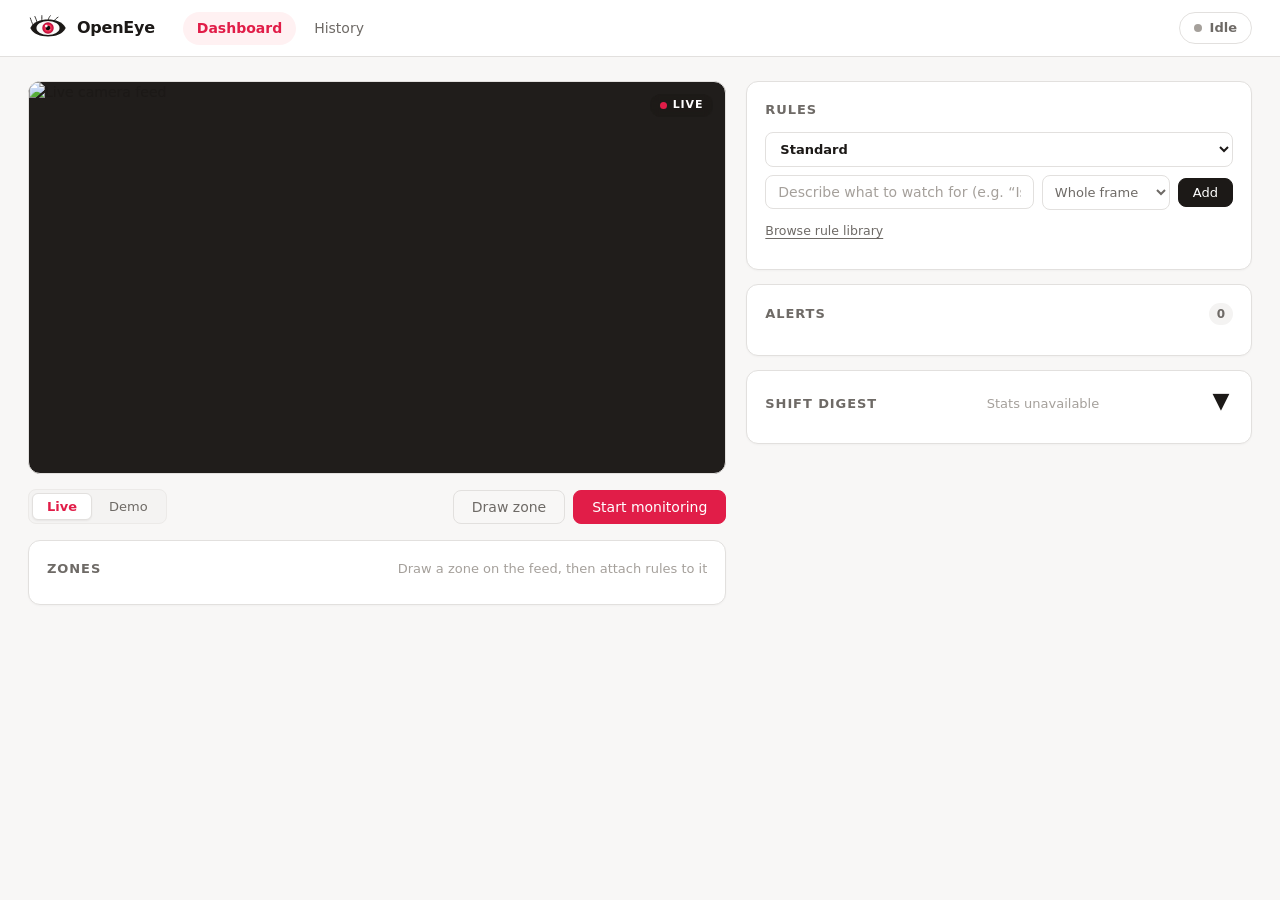
==== commit 4d7bc00e: "done with change icon animation" ====
--- a/templates/index.html
+++ b/templates/index.html
@@ -12,7 +12,49 @@
   <header class="app-header">
     <div class="header-inner">
       <div class="brand">
-        <span class="brand-mark" aria-hidden="true"></span>
+        <span class="brand-mark" aria-hidden="true">
+          <svg class="brand-eye" viewBox="0 0 52 32" xmlns="http://www.w3.org/2000/svg">
+            <!-- upper eyelashes -->
+            <path d="M7 13 C5 9, 4 6, 3 3"   stroke="#1C1917" stroke-width="1.1" stroke-linecap="round" fill="none"/>
+            <path d="M12 9 C11 6, 10 3, 9 1"  stroke="#1C1917" stroke-width="1.1" stroke-linecap="round" fill="none"/>
+            <path d="M18 7 C18 4, 18 2, 18 0"  stroke="#1C1917" stroke-width="1.2" stroke-linecap="round" fill="none"/>
+            <path d="M26 6 C27 3, 28 1, 29 0"  stroke="#1C1917" stroke-width="1.1" stroke-linecap="round" fill="none"/>
+            <path d="M33 8 C35 5, 37 3, 39 2"  stroke="#1C1917" stroke-width="1.1" stroke-linecap="round" fill="none"/>
+
+            <!-- outer eye shape (almond) -->
+            <path d="M3 16 C7 8, 16 5, 26 5 C36 5, 45 8, 49 16 C45 24, 36 27, 26 27 C16 27, 7 24, 3 16Z"
+                  fill="#1C1917"/>
+
+            <!-- sclera -->
+            <ellipse cx="26" cy="16" rx="15" ry="9" fill="#FAFAF9"/>
+
+            <!-- iris outer ring (rose) -->
+            <circle cx="26" cy="16" r="7.5" fill="#BE123C"/>
+            <!-- iris mid ring (lighter rose) -->
+            <circle cx="26" cy="16" r="6" fill="#E11D48"/>
+            <!-- iris inner ring (soft rose) -->
+            <circle cx="26" cy="16" r="4.5" fill="#F43F5E"/>
+            <!-- iris radial lines for texture -->
+            <line x1="26" y1="9" x2="26" y2="23" stroke="#BE123C" stroke-width="0.3" opacity="0.5"/>
+            <line x1="19.5" y1="13" x2="32.5" y2="19" stroke="#BE123C" stroke-width="0.3" opacity="0.5"/>
+            <line x1="19.5" y1="19" x2="32.5" y2="13" stroke="#BE123C" stroke-width="0.3" opacity="0.5"/>
+
+            <!-- pupil -->
+            <circle cx="26" cy="16" r="3" fill="#0C0A09"/>
+
+            <!-- main highlight -->
+            <circle cx="23.8" cy="13.5" r="1.8" fill="white" opacity="0.9"/>
+            <!-- secondary highlight -->
+            <circle cx="28.5" cy="18" r="0.8" fill="white" opacity="0.45"/>
+
+            <!-- upper eyelid crease -->
+            <path d="M7 16 C11 9, 19 6.5, 26 6.5 C33 6.5, 41 9, 45 16"
+                  fill="none" stroke="#0C0A09" stroke-width="0.7" opacity="0.25"/>
+            <!-- lower lash line -->
+            <path d="M8 17 C12 23, 20 25.5, 26 25.5 C32 25.5, 40 23, 44 17"
+                  fill="none" stroke="#1C1917" stroke-width="0.5" opacity="0.2"/>
+          </svg>
+        </span>
         <span class="brand-name">OpenEye</span>
       </div>
       <nav class="main-nav" id="mainNav" aria-label="Main">
@@ -152,9 +194,58 @@
           </div>
 
           <div class="rule-composer">
-            <input id="ruleInput" type="text"
-                   placeholder="Describe what to watch for (e.g. “Is a person inside the danger zone?”)"
-                   maxlength="200" autocomplete="off" spellcheck="false" />
+            <select id="ruleTypeSelect" title="Rule type">
+              <option value="standard" selected>Standard</option>
+              <option value="proximity">Proximity</option>
+              <option value="ppe_check">PPE Check</option>
+            </select>
+            <div class="rule-fields" id="ruleFieldsStandard">
+              <input id="ruleInput" type="text"
+                     placeholder="Describe what to watch for (e.g. “Is a person inside the danger zone?”)"
+                     maxlength="200" autocomplete="off" spellcheck="false" />
+            </div>
+            <div class="rule-fields" id="ruleFieldsProximity" hidden>
+              <input id="proxSubjectInput" type="text" placeholder="Subject (e.g. person)"
+                     maxlength="60" autocomplete="off" />
+              <input id="proxHazardInput" type="text" placeholder="Hazard (e.g. fire, machinery)"
+                     maxlength="60" autocomplete="off" />
+            </div>
+            <div class="rule-fields ppe-checklist-wrap" id="ruleFieldsPpe" hidden>
+              <div class="ppe-checklist" id="ppeChecklist">
+                <button type="button" class="ppe-chip" data-item="Hard hat">
+                  <svg class="ppe-icon" viewBox="0 0 24 24" fill="none" stroke="currentColor" stroke-width="2" stroke-linecap="round" stroke-linejoin="round"><path d="M2 18h20"/><path d="M4 18v-3a8 8 0 0 1 16 0v3"/><path d="M12 3v4"/></svg>
+                  <span>Hard hat</span>
+                </button>
+                <button type="button" class="ppe-chip" data-item="Safety vest">
+                  <svg class="ppe-icon" viewBox="0 0 24 24" fill="none" stroke="currentColor" stroke-width="2" stroke-linecap="round" stroke-linejoin="round"><path d="M8 2l-4 8v12h16V10l-4-8"/><path d="M4 10h16"/><path d="M12 2v8"/></svg>
+                  <span>Safety vest</span>
+                </button>
+                <button type="button" class="ppe-chip" data-item="Safety goggles">
+                  <svg class="ppe-icon" viewBox="0 0 24 24" fill="none" stroke="currentColor" stroke-width="2" stroke-linecap="round" stroke-linejoin="round"><circle cx="8" cy="14" r="4"/><circle cx="16" cy="14" r="4"/><path d="M12 14h0"/><path d="M2 10l2 4"/><path d="M22 10l-2 4"/></svg>
+                  <span>Goggles</span>
+                </button>
+                <button type="button" class="ppe-chip" data-item="Gloves">
+                  <svg class="ppe-icon" viewBox="0 0 24 24" fill="none" stroke="currentColor" stroke-width="2" stroke-linecap="round" stroke-linejoin="round"><path d="M6 20V10l3-7h1l1 5h2l1-5h1l3 7v10z"/></svg>
+                  <span>Gloves</span>
+                </button>
+                <button type="button" class="ppe-chip" data-item="Safety boots">
+                  <svg class="ppe-icon" viewBox="0 0 24 24" fill="none" stroke="currentColor" stroke-width="2" stroke-linecap="round" stroke-linejoin="round"><path d="M4 18h16v2H4z"/><path d="M6 18v-6l2-8h4l2 8"/><path d="M14 12h6v6"/></svg>
+                  <span>Safety boots</span>
+                </button>
+                <button type="button" class="ppe-chip" data-item="Face mask">
+                  <svg class="ppe-icon" viewBox="0 0 24 24" fill="none" stroke="currentColor" stroke-width="2" stroke-linecap="round" stroke-linejoin="round"><path d="M4 10c0-4 4-7 8-7s8 3 8 7c0 5-3 10-8 10s-8-5-8-10z"/><path d="M9 12h6"/><circle cx="9" cy="9" r="1" fill="currentColor"/><circle cx="15" cy="9" r="1" fill="currentColor"/></svg>
+                  <span>Face mask</span>
+                </button>
+                <button type="button" class="ppe-chip" data-item="Ear protection">
+                  <svg class="ppe-icon" viewBox="0 0 24 24" fill="none" stroke="currentColor" stroke-width="2" stroke-linecap="round" stroke-linejoin="round"><path d="M6 8a6 6 0 0 1 12 0v4a6 6 0 0 1-12 0V8z"/><rect x="3" y="9" width="4" height="6" rx="1"/><rect x="17" y="9" width="4" height="6" rx="1"/><path d="M7 9v6"/><path d="M17 9v6"/></svg>
+                  <span>Ear protection</span>
+                </button>
+                <button type="button" class="ppe-chip" data-item="Safety harness">
+                  <svg class="ppe-icon" viewBox="0 0 24 24" fill="none" stroke="currentColor" stroke-width="2" stroke-linecap="round" stroke-linejoin="round"><path d="M12 2v20"/><path d="M8 6h8"/><path d="M6 10l6 4 6-4"/><path d="M8 18h8"/></svg>
+                  <span>Safety harness</span>
+                </button>
+              </div>
+            </div>
             <select id="zoneSelect" title="Restrict rule to a zone">
               <option value="">Whole frame</option>
             </select>
--- a/static/style.css
+++ b/static/style.css
@@ -104,11 +104,29 @@
 }
 
 .brand-mark {
-  width: 12px;
-  height: 12px;
-  border-radius: 50%;
-  background: var(--accent);
-  box-shadow: 0 0 0 3px var(--accent-50);
+  width: 40px;
+  height: 26px;
+  display: inline-flex;
+  align-items: center;
+  justify-content: center;
+  flex-shrink: 0;
+}
+
+.brand-eye {
+  width: 100%;
+  height: 100%;
+  display: block;
+  animation: blink 4.5s ease-in-out infinite;
+  transform-origin: center center;
+}
+
+/* natural double-blink */
+@keyframes blink {
+  0%,  88%, 100% { transform: scaleY(1); }
+  91%            { transform: scaleY(0.05); }
+  93%            { transform: scaleY(1); }
+  95%            { transform: scaleY(0.05); }
+  97%            { transform: scaleY(1); }
 }
 
 .brand-name {
@@ -775,12 +793,103 @@
 
 .rule-composer {
   display: flex;
+  flex-wrap: wrap;
   gap: 8px;
+  align-items: center;
+}
+
+/* type selector: full-width first row */
+#ruleTypeSelect {
+  width: 100%;
+  flex: 0 0 100%;
+  padding: 8px 10px;
+  font-family: var(--font);
+  font-size: 13px;
+  font-weight: 600;
+  color: var(--text);
+  background: var(--surface);
+  border: 1px solid var(--border);
+  border-radius: var(--radius-sm);
+  outline: none;
+  cursor: pointer;
+  transition: border-color 120ms ease, box-shadow 120ms ease;
+}
+#ruleTypeSelect:focus {
+  border-color: var(--accent);
+  box-shadow: 0 0 0 2px rgba(225, 29, 72, 0.12);
+}
+
+/* fields wrapper: children participate directly in parent flex */
+.rule-fields {
+  display: contents;
+}
+
+.rule-fields input {
+  flex: 1;
+  min-width: 80px;
+  padding: 8px 12px;
+  font-family: var(--font);
+  font-size: 14px;
+  color: var(--text);
+  background: var(--surface);
+  border: 1px solid var(--border);
+  border-radius: var(--radius-sm);
+  outline: none;
+  transition: border-color 120ms ease, box-shadow 120ms ease;
+}
+.rule-fields input::placeholder { color: var(--text-3); }
+.rule-fields input:focus {
+  border-color: var(--accent);
+  box-shadow: 0 0 0 2px rgba(225, 29, 72, 0.12);
+}
+
+/* ── PPE checklist ─────────────────────────────────────────────── */
+.ppe-checklist-wrap {
+  flex: 0 0 100%;
+}
+.ppe-checklist {
+  display: flex;
+  flex-wrap: wrap;
+  gap: 6px;
+}
+.ppe-chip {
+  display: inline-flex;
+  align-items: center;
+  gap: 5px;
+  padding: 6px 12px;
+  font-family: var(--font);
+  font-size: 12px;
+  font-weight: 500;
+  color: var(--text-2);
+  background: var(--surface);
+  border: 1px solid var(--border);
+  border-radius: 16px;
+  cursor: pointer;
+  user-select: none;
+  transition: all 140ms ease;
+}
+.ppe-chip:hover {
+  border-color: var(--text-3);
+  color: var(--text);
+}
+.ppe-chip.active {
+  color: #fff;
+  background: var(--accent);
+  border-color: var(--accent);
+  box-shadow: 0 1px 4px rgba(225, 29, 72, 0.25);
+}
+.ppe-chip.active:hover {
+  background: #be123c;
+}
+.ppe-icon {
+  width: 14px;
+  height: 14px;
+  flex-shrink: 0;
 }
 
 #ruleInput {
   flex: 1;
-  min-width: 0;
+  min-width: 80px;
   padding: 8px 12px;
   font-family: var(--font);
   font-size: 14px;
@@ -914,6 +1023,25 @@
   white-space: nowrap;
   overflow: hidden;
   text-overflow: ellipsis;
+}
+
+.rule-type-badge {
+  flex-shrink: 0;
+  padding: 2px 8px;
+  font-size: 10px;
+  font-weight: 700;
+  letter-spacing: 0.03em;
+  text-transform: uppercase;
+  border-radius: 99px;
+  white-space: nowrap;
+}
+.rule-type-badge.type-proximity {
+  color: #1D4ED8;
+  background: #DBEAFE;
+}
+.rule-type-badge.type-ppe {
+  color: #0E7A2B;
+  background: #D1FAE5;
 }
 
 .rule-row.disabled .rule-text { color: var(--text-3); font-weight: 400; }
@@ -1491,10 +1619,11 @@
   .mode-toggle { flex: 1; justify-content: center; }
   .mode-btn { flex: 1; text-align: center; }
 
-  .rule-composer { flex-wrap: wrap; }
-  #ruleInput { width: 100%; flex-basis: 100%; }
-  #zoneSelect { flex: 1; width: auto; }
-  .rule-composer .btn { flex: 1; }
+  .rule-composer { flex-direction: column; align-items: stretch; }
+  .rule-fields input,
+  #ruleInput,
+  #zoneSelect,
+  .rule-composer .btn { width: 100%; flex-basis: auto; }
 
   .alert-row { padding: 8px; }
   .alert-thumb { width: 44px; height: 44px; }
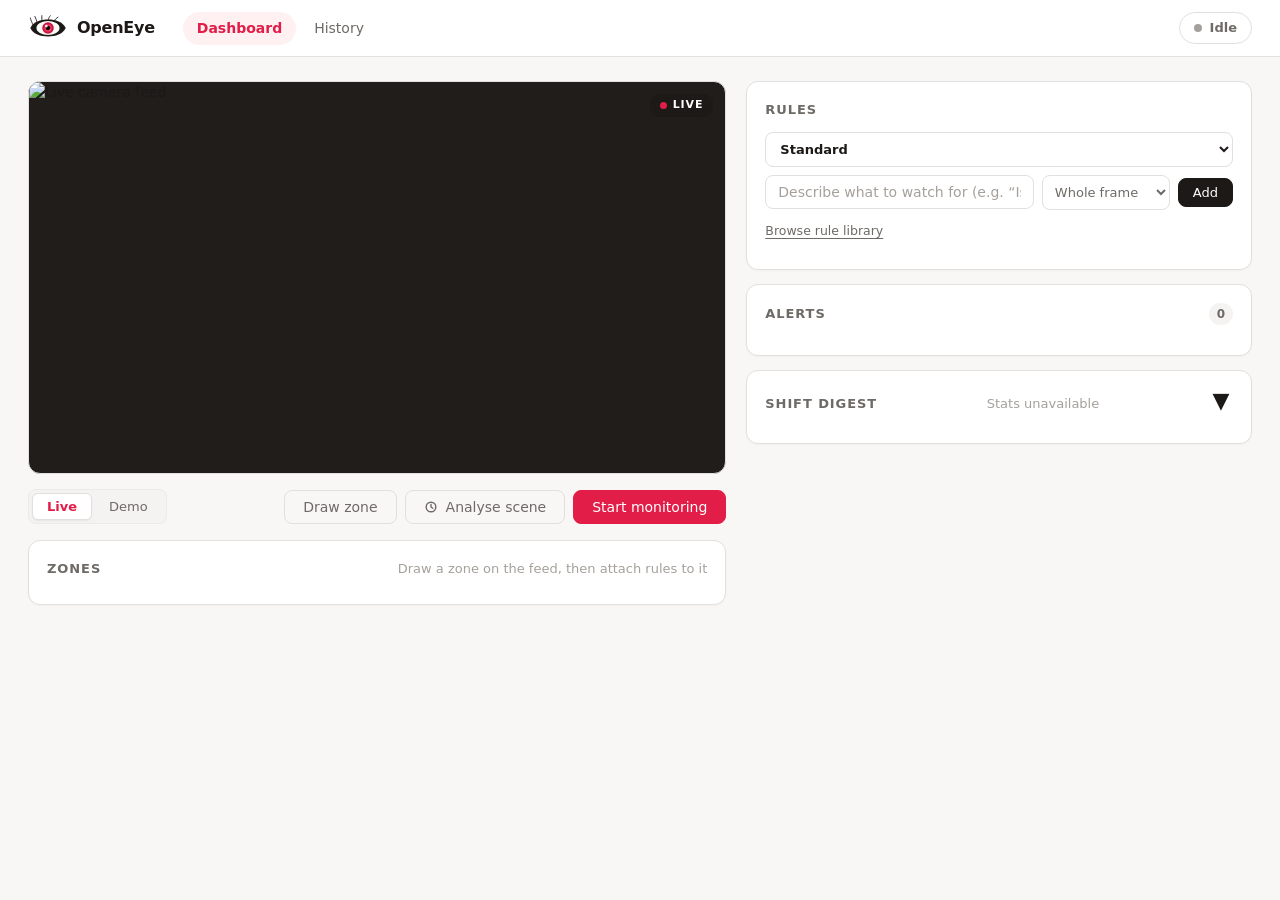
==== commit f109095e: "done with scene intelligence" ====
--- a/templates/index.html
+++ b/templates/index.html
@@ -123,6 +123,14 @@
           </div>
           <div class="control-actions">
             <button type="button" class="btn btn-ghost" id="drawZoneBtn">Draw zone</button>
+            <button type="button" class="btn btn-ghost" id="analyseSceneBtn">
+              <span class="btn-spinner" aria-hidden="true"></span>
+              <svg class="btn-icon" viewBox="0 0 16 16" fill="none" stroke="currentColor"
+                   stroke-width="1.6" stroke-linecap="round" stroke-linejoin="round" aria-hidden="true">
+                <circle cx="8" cy="8" r="5.5"/><path d="M8 5v3l2 1.5"/>
+              </svg>
+              Analyse scene
+            </button>
             <button type="button" class="btn btn-ghost" id="uploadVideoBtn" hidden
                     title="Use your own video clip as the demo feed">
               <span class="btn-spinner" aria-hidden="true"></span>
@@ -162,6 +170,19 @@
         <!-- hidden input backing the demo Upload video button -->
         <input type="file" id="videoFileInput"
                accept=".mp4,.mov,.avi,video/mp4,video/quicktime,video/x-msvideo" hidden />
+
+        <!-- Scene Intelligence panel -->
+        <div class="card scene-panel" id="scenePanel" hidden>
+          <div class="scene-panel-head">
+            <h2 class="card-title" id="sceneTitle">Scene Intelligence</h2>
+            <button type="button" class="btn btn-ghost btn-sm" id="sceneDismissBtn">Dismiss</button>
+          </div>
+          <div class="scene-body" id="sceneBody"></div>
+          <div class="scene-actions" id="sceneActions" hidden>
+            <button type="button" class="btn btn-primary btn-sm" id="sceneApplyBtn">Add selected rules</button>
+          </div>
+          <p class="scene-confirm" id="sceneConfirm" hidden></p>
+        </div>
 
         <!-- zones: chips with rule-count badges + inline naming prompt -->
         <div class="card zones-card">
--- a/static/style.css
+++ b/static/style.css
@@ -1638,3 +1638,140 @@
   .draw-toolbar { gap: 6px; padding: 6px 8px; }
   .toolbar-hint { display: none; }
 }
+
+/* ── Scene Intelligence panel ───────────────────────────────────── */
+.scene-panel {
+  margin-top: 12px;
+  padding: 16px;
+  border: 1px solid var(--border);
+  border-radius: var(--radius);
+  background: var(--surface);
+}
+.scene-panel-head {
+  display: flex;
+  align-items: center;
+  justify-content: space-between;
+  margin-bottom: 12px;
+}
+.scene-body {}
+
+.scene-loading {
+  text-align: center;
+  padding: 32px 16px;
+  color: var(--text-3);
+  font-size: 14px;
+}
+.scene-loading .spinner {
+  display: inline-block;
+  width: 20px;
+  height: 20px;
+  border: 2px solid var(--border);
+  border-top-color: var(--accent);
+  border-radius: 50%;
+  animation: spin 0.7s linear infinite;
+  margin-bottom: 8px;
+}
+
+.scene-type {
+  font-size: 15px;
+  font-weight: 600;
+  color: var(--text);
+  margin-bottom: 10px;
+}
+
+.scene-observed {
+  display: flex;
+  flex-wrap: wrap;
+  gap: 5px;
+  margin-bottom: 14px;
+}
+.scene-obs-chip {
+  font-size: 11px;
+  padding: 3px 9px;
+  border-radius: 10px;
+  background: var(--surface-2);
+  color: var(--text-2);
+  border: 1px solid var(--border);
+}
+
+.scene-rule-list {
+  display: flex;
+  flex-direction: column;
+  gap: 8px;
+  margin-bottom: 12px;
+}
+.scene-rule-row {
+  display: flex;
+  align-items: flex-start;
+  gap: 10px;
+  padding: 10px 12px;
+  border: 1px solid var(--border);
+  border-radius: var(--radius-sm);
+  background: var(--bg);
+  cursor: pointer;
+  transition: border-color 120ms ease;
+}
+.scene-rule-row:hover { border-color: var(--text-3); }
+.scene-rule-row input[type="checkbox"] {
+  margin-top: 2px;
+  accent-color: var(--accent);
+  flex-shrink: 0;
+}
+.scene-rule-info { flex: 1; min-width: 0; }
+.scene-rule-text {
+  font-size: 13px;
+  font-weight: 500;
+  color: var(--text);
+  margin-bottom: 4px;
+}
+.scene-rule-meta {
+  display: flex;
+  flex-wrap: wrap;
+  gap: 6px;
+  align-items: center;
+}
+.scene-type-badge {
+  font-size: 10px;
+  font-weight: 600;
+  padding: 1px 6px;
+  border-radius: 8px;
+  text-transform: uppercase;
+  letter-spacing: 0.3px;
+}
+.scene-type-badge.type-standard { background: var(--surface-2); color: var(--text-2); }
+.scene-type-badge.type-proximity { background: rgba(59,130,246,0.12); color: #2563eb; }
+.scene-type-badge.type-ppe { background: rgba(16,185,129,0.12); color: #059669; }
+.scene-zone-badge {
+  font-size: 10px;
+  padding: 1px 6px;
+  border-radius: 8px;
+  background: var(--surface-2);
+  color: var(--text-3);
+}
+.scene-priority {
+  width: 7px;
+  height: 7px;
+  border-radius: 50%;
+  flex-shrink: 0;
+}
+.scene-priority.p-high   { background: #dc2626; }
+.scene-priority.p-medium { background: #d97706; }
+.scene-priority.p-low    { background: #16a34a; }
+.scene-rule-reason {
+  font-size: 11px;
+  color: var(--text-3);
+  margin-top: 3px;
+}
+
+.scene-actions {
+  display: flex;
+  gap: 8px;
+  margin-top: 4px;
+}
+.scene-confirm {
+  font-size: 13px;
+  color: var(--accent);
+  font-weight: 500;
+  margin-top: 8px;
+  margin-bottom: 0;
+}
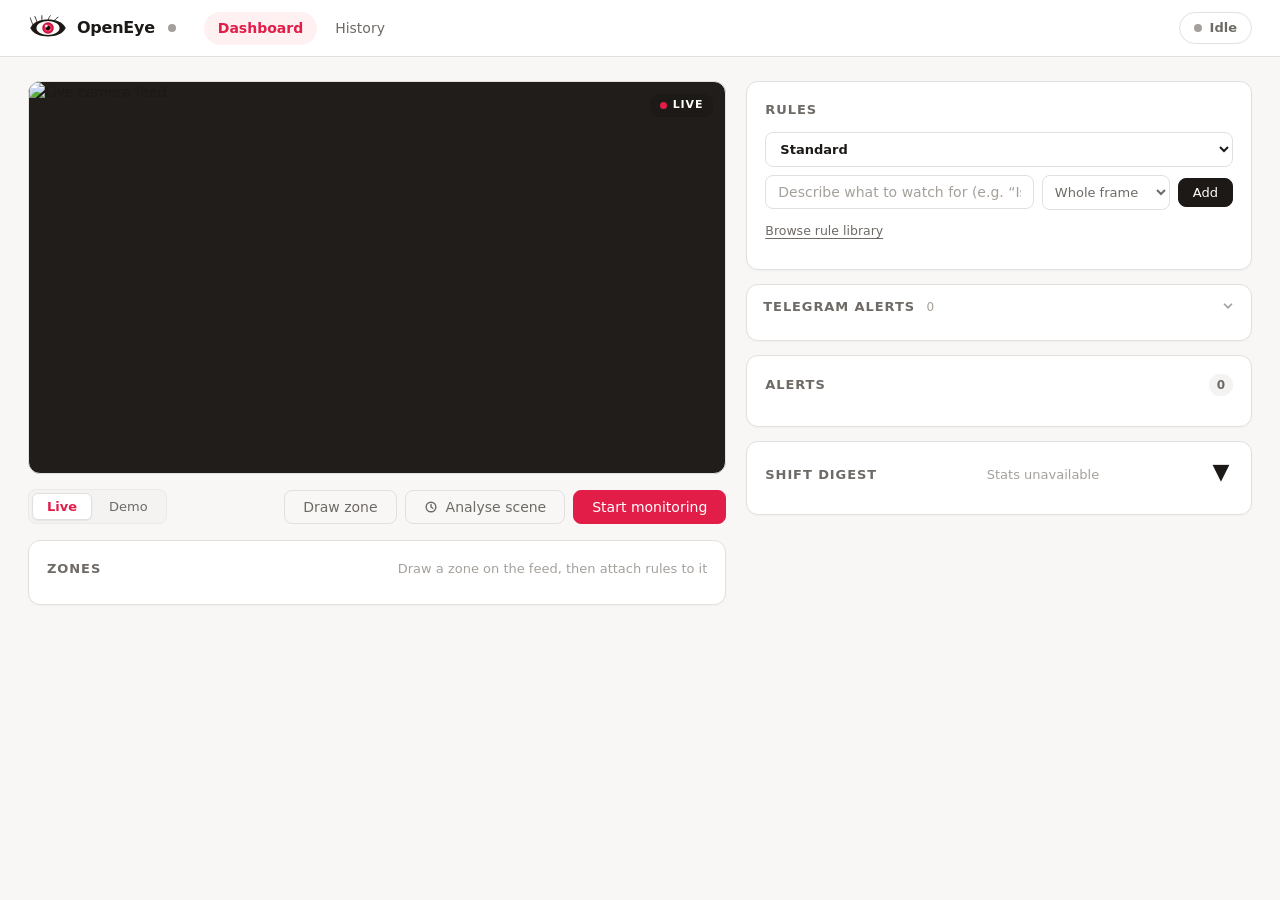
==== commit d1040ad2: "done with that feature" ====
--- a/templates/index.html
+++ b/templates/index.html
@@ -56,6 +56,7 @@
           </svg>
         </span>
         <span class="brand-name">OpenEye</span>
+        <span class="tg-status-dot" id="tgStatusDot" title="Telegram: not configured"></span>
       </div>
       <nav class="main-nav" id="mainNav" aria-label="Main">
         <a href="#" class="nav-link active" data-view="dashboard">Dashboard</a>
@@ -281,6 +282,28 @@
           <div class="rules-list" id="rulesList"></div>
         </div>
 
+        <!-- contacts (collapsible) -->
+        <div class="card contacts-card" id="contactsCard">
+          <div class="card-head contacts-head" id="contactsHead">
+            <h2 class="card-title">Telegram Alerts <span class="contact-count" id="contactCount">0</span></h2>
+            <svg class="contacts-chevron" id="contactsChevron" viewBox="0 0 16 16" width="14" height="14"
+                 fill="none" stroke="currentColor" stroke-width="2" stroke-linecap="round"><path d="M4 6l4 4 4-4"/></svg>
+          </div>
+          <div class="contacts-body" id="contactsBody" hidden>
+            <p class="contacts-intro">Alerts are sent to your Telegram when a rule triggers. Add your Telegram chat ID to receive notifications with the evidence frame attached.</p>
+            <div class="contacts-list" id="contactsList"></div>
+            <div class="contact-form">
+              <label class="contact-form-label">Add a recipient</label>
+              <input id="contactNameInput" type="text" placeholder="Name (e.g. Site Manager)" maxlength="40" autocomplete="off" />
+              <input id="contactChatInput" type="text" placeholder="Telegram chat ID (e.g. 6591305086)" maxlength="30" autocomplete="off" />
+              <select id="contactZoneSelect" title="Assign to zone">
+                <option value="">Default — all unzoned alerts</option>
+              </select>
+              <button type="button" class="btn btn-primary btn-sm" id="addContactBtn">Add</button>
+            </div>
+          </div>
+        </div>
+
         <!-- alerts -->
         <div class="card alerts-card">
           <div class="card-head">
--- a/static/style.css
+++ b/static/style.css
@@ -1775,3 +1775,141 @@
   margin-top: 8px;
   margin-bottom: 0;
 }
+
+/* ── Telegram status dot (header) ─────────────────────────────── */
+.tg-status-dot {
+  width: 8px;
+  height: 8px;
+  border-radius: 50%;
+  background: var(--text-3);
+  margin-left: 4px;
+  flex-shrink: 0;
+  transition: background 200ms ease;
+}
+.tg-status-dot.tg-ok     { background: #16a34a; }
+.tg-status-dot.tg-fail   { background: var(--accent); }
+.tg-status-dot.tg-unconf { background: var(--text-3); }
+
+/* ── Contacts card ─────────────────────────────────────────────── */
+.contacts-card { padding: 0; }
+.contacts-head {
+  display: flex;
+  align-items: center;
+  justify-content: space-between;
+  padding: 12px 16px;
+  cursor: pointer;
+  user-select: none;
+}
+.contacts-head:hover { background: var(--surface-2); }
+.contact-count {
+  font-size: 12px;
+  font-weight: 400;
+  color: var(--text-3);
+  margin-left: 6px;
+}
+.contacts-chevron {
+  color: var(--text-3);
+  transition: transform 200ms ease;
+}
+.contacts-card.expanded .contacts-chevron { transform: rotate(180deg); }
+.contacts-body { padding: 0 16px 16px; }
+.contacts-intro {
+  font-size: 12px;
+  color: var(--text-2);
+  line-height: 1.5;
+  margin: 0 0 12px;
+  padding: 8px 10px;
+  background: var(--surface-2);
+  border-radius: var(--radius-sm);
+  border-left: 3px solid var(--accent);
+}
+.contacts-list { margin-bottom: 12px; }
+
+.contact-row {
+  display: flex;
+  align-items: center;
+  gap: 8px;
+  padding: 6px 0;
+  border-bottom: 1px solid var(--border);
+}
+.contact-row:last-child { border-bottom: none; }
+.contact-name {
+  font-size: 13px;
+  font-weight: 500;
+  color: var(--text);
+}
+.contact-chat {
+  font-size: 11px;
+  color: var(--text-3);
+  font-family: monospace;
+}
+.contact-zone-badge {
+  font-size: 10px;
+  padding: 1px 6px;
+  border-radius: 8px;
+  background: var(--surface-2);
+  color: var(--text-2);
+}
+.contact-del {
+  margin-left: auto;
+  background: none;
+  border: none;
+  color: var(--text-3);
+  cursor: pointer;
+  font-size: 16px;
+  padding: 2px 6px;
+  border-radius: 4px;
+}
+.contact-del:hover { color: var(--accent); background: rgba(225,29,72,0.08); }
+
+.contact-form {
+  display: flex;
+  flex-wrap: wrap;
+  gap: 6px;
+  align-items: center;
+}
+.contact-form-label {
+  width: 100%;
+  font-size: 11px;
+  font-weight: 600;
+  color: var(--text-2);
+  text-transform: uppercase;
+  letter-spacing: 0.5px;
+  margin-bottom: 2px;
+}
+.contact-form input,
+.contact-form select {
+  flex: 1;
+  min-width: 80px;
+  padding: 6px 10px;
+  font-family: var(--font);
+  font-size: 13px;
+  color: var(--text);
+  background: var(--surface);
+  border: 1px solid var(--border);
+  border-radius: var(--radius-sm);
+  outline: none;
+}
+.contact-form input:focus,
+.contact-form select:focus {
+  border-color: var(--accent);
+  box-shadow: 0 0 0 2px rgba(225,29,72,0.12);
+}
+
+/* ── Alert delivery status ─────────────────────────────────────── */
+.alert-delivery {
+  display: flex;
+  align-items: center;
+  gap: 5px;
+  margin-top: 4px;
+  font-size: 11px;
+  color: var(--text-3);
+}
+.alert-delivery-dot {
+  width: 6px;
+  height: 6px;
+  border-radius: 50%;
+  background: var(--text-3);
+  flex-shrink: 0;
+}
+.alert-delivery-dot.d-fail { background: var(--accent); }
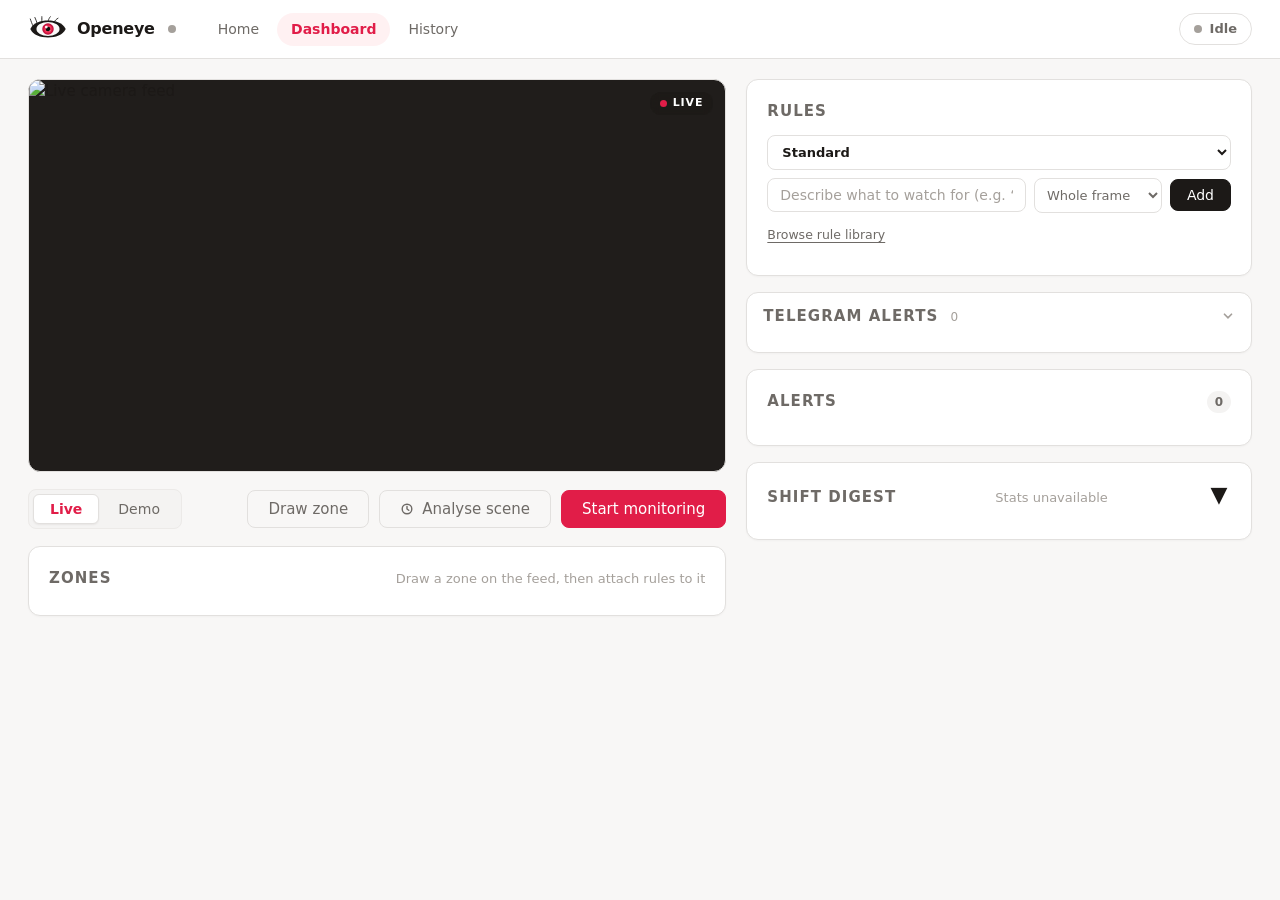
==== commit dc5c4b4a: "done with ui" ====
--- a/templates/index.html
+++ b/templates/index.html
@@ -3,8 +3,8 @@
 <head>
   <meta charset="UTF-8" />
   <meta name="viewport" content="width=device-width, initial-scale=1.0" />
-  <title>OpenEye — AI Camera Monitor</title>
-  <link rel="stylesheet" href="/static/style.css" />
+  <title>Openeye | Camera Monitor</title>
+  <link rel="stylesheet" href="/static/style.css?v=3" />
 </head>
 <body>
 
@@ -55,10 +55,11 @@
                   fill="none" stroke="#1C1917" stroke-width="0.5" opacity="0.2"/>
           </svg>
         </span>
-        <span class="brand-name">OpenEye</span>
+        <span class="brand-name">Openeye</span>
         <span class="tg-status-dot" id="tgStatusDot" title="Telegram: not configured"></span>
       </div>
       <nav class="main-nav" id="mainNav" aria-label="Main">
+        <a href="/" class="nav-home">Home</a>
         <a href="#" class="nav-link active" data-view="dashboard">Dashboard</a>
         <a href="#" class="nav-link" data-view="history">History</a>
       </nav>
@@ -310,6 +311,11 @@
             <h2 class="card-title">Alerts</h2>
             <span class="alert-count" id="alertCount">0</span>
           </div>
+          <div class="no-contact-banner" id="noContactBanner" hidden>
+            <span class="no-contact-icon">&#9888;</span>
+            <span class="no-contact-text">No Telegram contact configured — alerts stay on dashboard only.</span>
+            <button type="button" class="btn btn-sm no-contact-add-btn" id="noContactAddBtn">Add contact</button>
+          </div>
           <div class="alerts-list" id="alertsList"></div>
         </div>
 
@@ -400,6 +406,6 @@
   <!-- toast notifications -->
   <div class="toast" id="toast" hidden></div>
 
-  <script src="/static/main.js"></script>
+  <script src="/static/main.js?v=3"></script>
 </body>
 </html>
--- a/static/style.css
+++ b/static/style.css
@@ -1,5 +1,5 @@
 /* ═══════════════════════════════════════════════════════════════════════════
-   OpenEye — style.css
+   Openeye — style.css
    Visual language: light stone background, white cards with 1px soft borders
    and 12px radius, crimson #E11D48 for primary actions / active states /
    alerts / zone overlays. Operational-dashboard aesthetic, system sans-serif
@@ -46,7 +46,7 @@
   background: var(--bg);
   color: var(--text);
   font-family: var(--font);
-  font-size: 14px;
+  font-size: 15px;
   line-height: 1.5;
   -webkit-font-smoothing: antialiased;
 }
@@ -55,7 +55,7 @@
 
 button {
   font-family: var(--font);
-  font-size: 14px;
+  font-size: 15px;
   cursor: pointer;
   transition: background 120ms ease, border-color 120ms ease, color 120ms ease,
               opacity 120ms ease, box-shadow 120ms ease;
@@ -88,10 +88,10 @@
 }
 
 .header-inner {
-  max-width: 1400px;
+  max-width: 1500px;
   margin: 0 auto;
   padding: 0 28px;
-  height: 56px;
+  height: 58px;
   display: flex;
   align-items: center;
   gap: 28px;
@@ -143,7 +143,8 @@
   flex: 1;
 }
 
-.nav-link {
+.nav-link,
+.nav-home {
   padding: 6px 14px;
   font-size: 14px;
   font-weight: 500;
@@ -153,7 +154,8 @@
   transition: color 120ms ease, background 120ms ease;
 }
 
-.nav-link:hover { color: var(--text); background: var(--surface-2); }
+.nav-link:hover,
+.nav-home:hover { color: var(--text); background: var(--surface-2); }
 
 .nav-link.active {
   color: var(--accent);
@@ -204,9 +206,9 @@
 
 /* ── layout ────────────────────────────────────────────────────────────────── */
 .layout {
-  max-width: 1400px;
+  max-width: 1500px;
   margin: 0 auto;
-  padding: 24px 28px 40px;
+  padding: 20px 28px 36px;
   display: grid;
   grid-template-columns: 58fr 42fr;
   gap: 20px;
@@ -216,14 +218,14 @@
 .feed-col {
   display: flex;
   flex-direction: column;
-  gap: 14px;
+  gap: 16px;
   min-width: 0;
 }
 
 .side-col {
   display: flex;
   flex-direction: column;
-  gap: 14px;
+  gap: 16px;
   min-width: 0;
 }
 
@@ -239,7 +241,7 @@
   background: var(--surface);
   border: 1px solid var(--border);
   border-radius: var(--radius);
-  padding: 18px;
+  padding: 20px;
   box-shadow: var(--shadow-card);
 }
 
@@ -252,7 +254,7 @@
 }
 
 .card-title {
-  font-size: 13px;
+  font-size: 15px;
   font-weight: 700;
   text-transform: uppercase;
   letter-spacing: 0.07em;
@@ -435,14 +437,14 @@
 .control-bar {
   display: flex;
   align-items: center;
+  gap: 12px;
+  flex-wrap: wrap;
+  min-height: 42px;
+}
+
+.control-actions {
+  display: flex;
   gap: 10px;
-  flex-wrap: wrap;
-  min-height: 38px;
-}
-
-.control-actions {
-  display: flex;
-  gap: 8px;
   margin-left: auto;
   flex-wrap: wrap;
 }
@@ -452,7 +454,7 @@
 .shape-picker {
   display: inline-flex;
   gap: 2px;
-  padding: 3px;
+  padding: 4px;
   background: var(--surface-2);
   border: 1px solid var(--border-soft);
   border-radius: var(--radius-sm);
@@ -460,8 +462,8 @@
 
 .mode-btn,
 .shape-option {
-  padding: 5px 14px;
-  font-size: 13px;
+  padding: 6px 16px;
+  font-size: 14px;
   font-weight: 500;
   color: var(--text-2);
   background: transparent;
@@ -500,14 +502,14 @@
   align-items: center;
   justify-content: center;
   gap: 8px;
-  padding: 8px 18px;
-  font-size: 14px;
+  padding: 9px 20px;
+  font-size: 15px;
   font-weight: 500;
   border-radius: var(--radius-sm);
   white-space: nowrap;
 }
 
-.btn-sm { padding: 6px 14px; font-size: 13px; }
+.btn-sm { padding: 7px 16px; font-size: 14px; }
 
 .btn-full { width: 100%; }
 
@@ -1599,12 +1601,13 @@
 /* mobile refinements below 640px */
 @media (max-width: 640px) {
   .header-inner {
-    padding: 0 14px;
+    padding: 0 16px;
     gap: 14px;
     height: 52px;
   }
 
-  .nav-link { padding: 5px 10px; font-size: 13px; }
+  .nav-link,
+  .nav-home { padding: 5px 10px; font-size: 13px; }
 
   .status-badge { padding: 4px 10px; }
   .status-label { font-size: 12px; }
@@ -1863,13 +1866,13 @@
 .contact-del:hover { color: var(--accent); background: rgba(225,29,72,0.08); }
 
 .contact-form {
-  display: flex;
-  flex-wrap: wrap;
+  display: grid;
+  grid-template-columns: 1fr 1fr;
   gap: 6px;
   align-items: center;
 }
 .contact-form-label {
-  width: 100%;
+  grid-column: 1 / -1;
   font-size: 11px;
   font-weight: 600;
   color: var(--text-2);
@@ -1879,9 +1882,9 @@
 }
 .contact-form input,
 .contact-form select {
-  flex: 1;
-  min-width: 80px;
-  padding: 6px 10px;
+  width: 100%;
+  box-sizing: border-box;
+  padding: 7px 10px;
   font-family: var(--font);
   font-size: 13px;
   color: var(--text);
@@ -1889,6 +1892,9 @@
   border: 1px solid var(--border);
   border-radius: var(--radius-sm);
   outline: none;
+}
+.contact-form .btn {
+  grid-column: 1 / -1;
 }
 .contact-form input:focus,
 .contact-form select:focus {
@@ -1913,3 +1919,180 @@
   flex-shrink: 0;
 }
 .alert-delivery-dot.d-fail { background: var(--accent); }
+
+.alert-send-btn {
+  margin-left: auto;
+  background: none;
+  border: 1px solid var(--accent);
+  color: var(--accent);
+  font-family: var(--font);
+  font-size: 10px;
+  padding: 2px 8px;
+  border-radius: var(--radius-sm);
+  cursor: pointer;
+  transition: background 150ms, color 150ms;
+}
+.alert-send-btn:hover:not(:disabled) {
+  background: var(--accent);
+  color: #fff;
+}
+.alert-send-btn:disabled {
+  opacity: 0.6;
+  cursor: default;
+}
+.alert-send-btn.sent {
+  border-color: #16a34a;
+  color: #16a34a;
+  background: none;
+}
+.alert-send-btn.failed {
+  border-color: var(--accent);
+  color: var(--accent);
+}
+
+/* No-contact warning banner */
+.no-contact-banner {
+  display: flex;
+  align-items: center;
+  gap: 8px;
+  padding: 8px 14px;
+  background: rgba(225,29,72,0.06);
+  border-bottom: 1px solid var(--border);
+}
+.no-contact-icon {
+  font-size: 16px;
+  color: var(--accent);
+  flex-shrink: 0;
+}
+.no-contact-text {
+  font-size: 12px;
+  color: var(--text-2);
+  flex: 1;
+}
+.no-contact-add-btn {
+  flex-shrink: 0;
+  border-color: var(--accent);
+  color: var(--accent);
+}
+.no-contact-add-btn:hover {
+  background: var(--accent);
+  color: #fff;
+}
+
+/* ── Rule refinement (False alarm) ────────────────────────────── */
+.refine-btn {
+  margin-left: auto;
+  background: none;
+  border: 1px solid var(--border);
+  color: var(--text-3);
+  font-family: var(--font);
+  font-size: 11px;
+  padding: 2px 8px;
+  border-radius: var(--radius-sm);
+  cursor: pointer;
+  opacity: 0;
+  transition: opacity 150ms ease, color 150ms ease, border-color 150ms ease;
+}
+.alert-row:hover .refine-btn { opacity: 1; }
+.refine-btn:hover { color: var(--accent); border-color: var(--accent); }
+
+.refine-input-wrap {
+  display: flex;
+  gap: 6px;
+  align-items: center;
+  margin-top: 8px;
+  flex-wrap: wrap;
+}
+.refine-input {
+  flex: 1;
+  min-width: 140px;
+  padding: 6px 10px;
+  font-family: var(--font);
+  font-size: 13px;
+  color: var(--text);
+  background: var(--surface);
+  border: 1px solid var(--border);
+  border-radius: var(--radius-sm);
+  outline: none;
+}
+.refine-input:focus {
+  border-color: var(--accent);
+  box-shadow: 0 0 0 2px rgba(225,29,72,0.12);
+}
+.refine-submit { flex-shrink: 0; }
+.refine-cancel { flex-shrink: 0; }
+.refine-loading {
+  font-size: 12px;
+  color: var(--text-2);
+  font-style: italic;
+}
+.refine-error {
+  font-size: 12px;
+  color: var(--accent);
+}
+
+.refine-confirm {
+  margin-top: 8px;
+  padding: 10px 12px;
+  background: var(--surface-2);
+  border-radius: var(--radius-sm);
+  border-left: 3px solid var(--accent);
+}
+.refine-row {
+  display: flex;
+  gap: 8px;
+  align-items: baseline;
+  margin-bottom: 6px;
+}
+.refine-row:last-of-type { margin-bottom: 0; }
+.refine-label {
+  font-size: 10px;
+  font-weight: 700;
+  text-transform: uppercase;
+  letter-spacing: 0.5px;
+  color: var(--text-3);
+  flex-shrink: 0;
+  width: 28px;
+}
+.refine-text {
+  font-size: 12px;
+  line-height: 1.45;
+  color: var(--text);
+}
+.refine-text.old {
+  text-decoration: line-through;
+  color: var(--text-3);
+}
+.refine-text.new {
+  color: var(--text);
+  font-weight: 500;
+}
+.refine-edit {
+  flex: 1;
+  min-width: 0;
+  padding: 5px 8px;
+  font-family: var(--font);
+  font-size: 12px;
+  font-weight: 500;
+  color: var(--text);
+  background: var(--surface);
+  border: 1px solid var(--border);
+  border-radius: var(--radius-sm);
+  outline: none;
+  line-height: 1.45;
+}
+.refine-edit:focus {
+  border-color: var(--accent);
+  box-shadow: 0 0 0 2px rgba(225,29,72,0.12);
+}
+.refine-summary {
+  font-size: 11px;
+  color: var(--text-2);
+  margin: 8px 0 0;
+  font-style: italic;
+}
+.refine-actions {
+  display: flex;
+  gap: 6px;
+  margin-top: 10px;
+}
